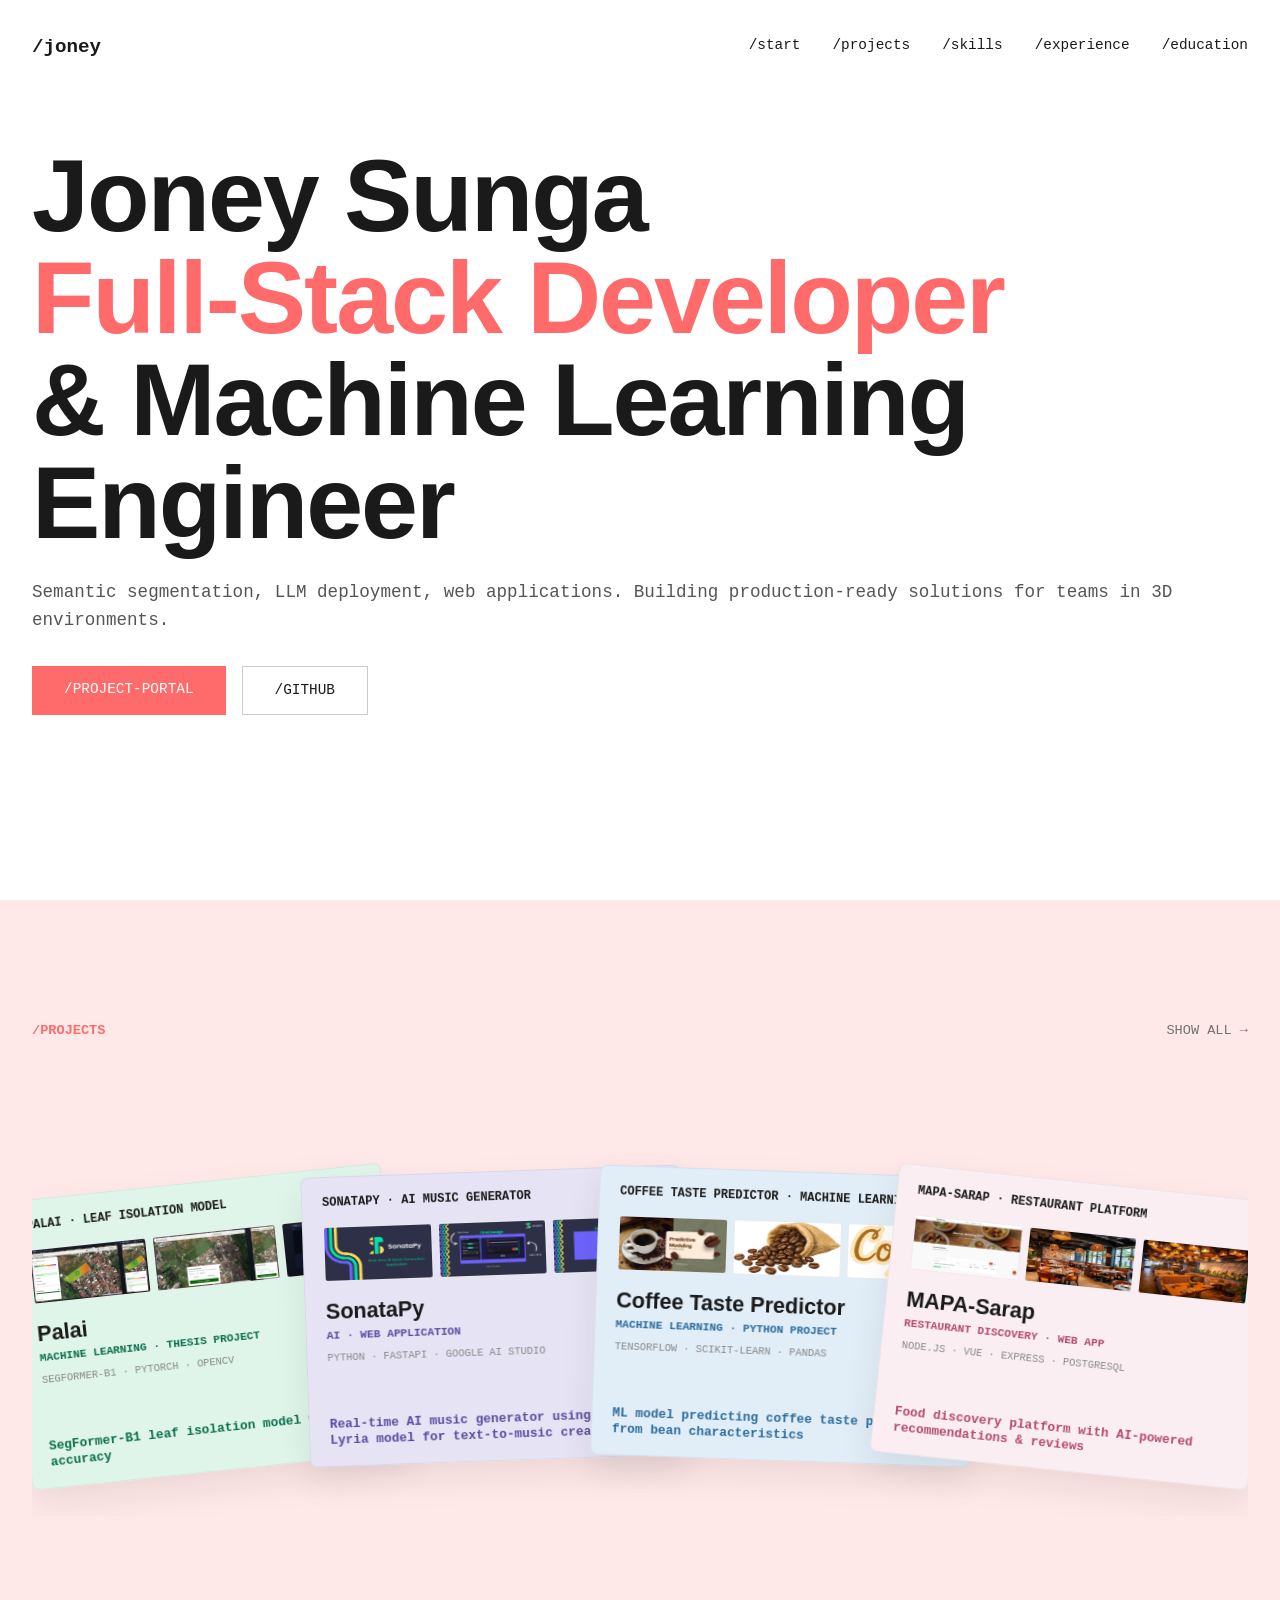
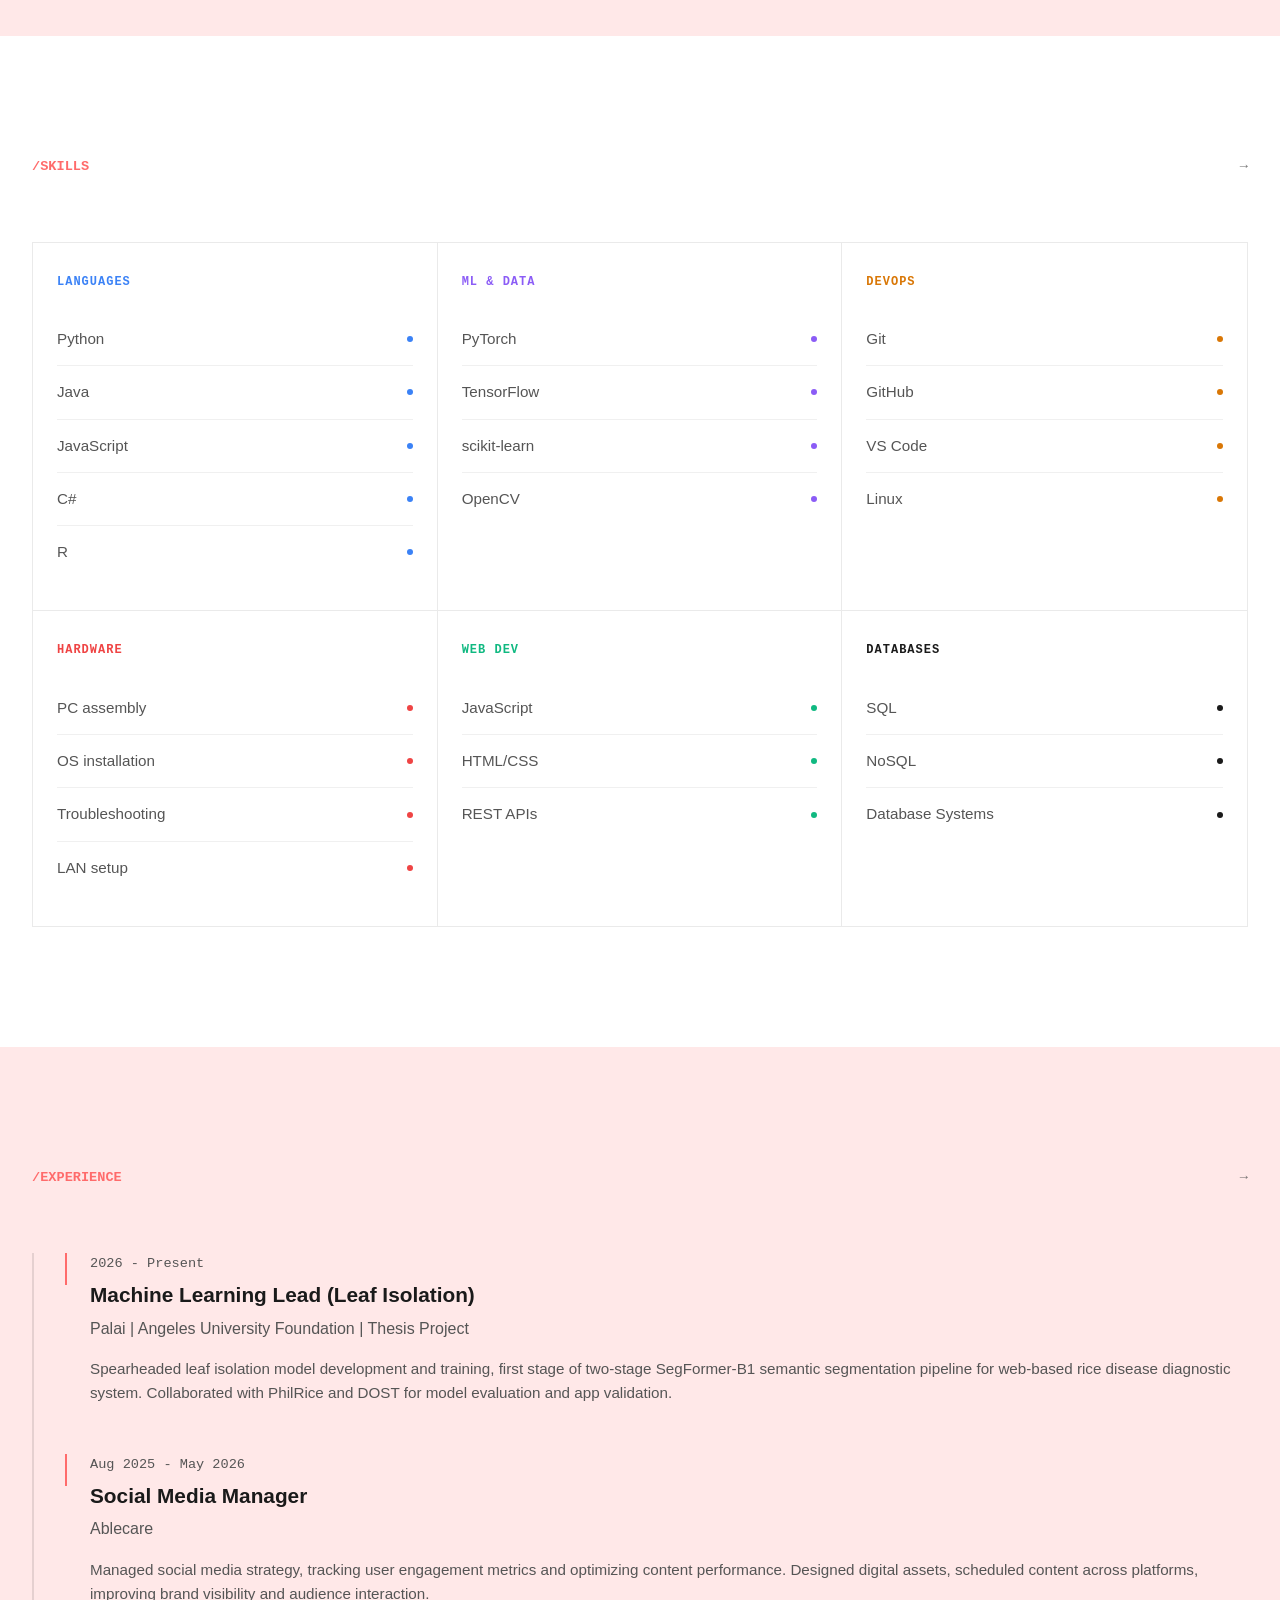
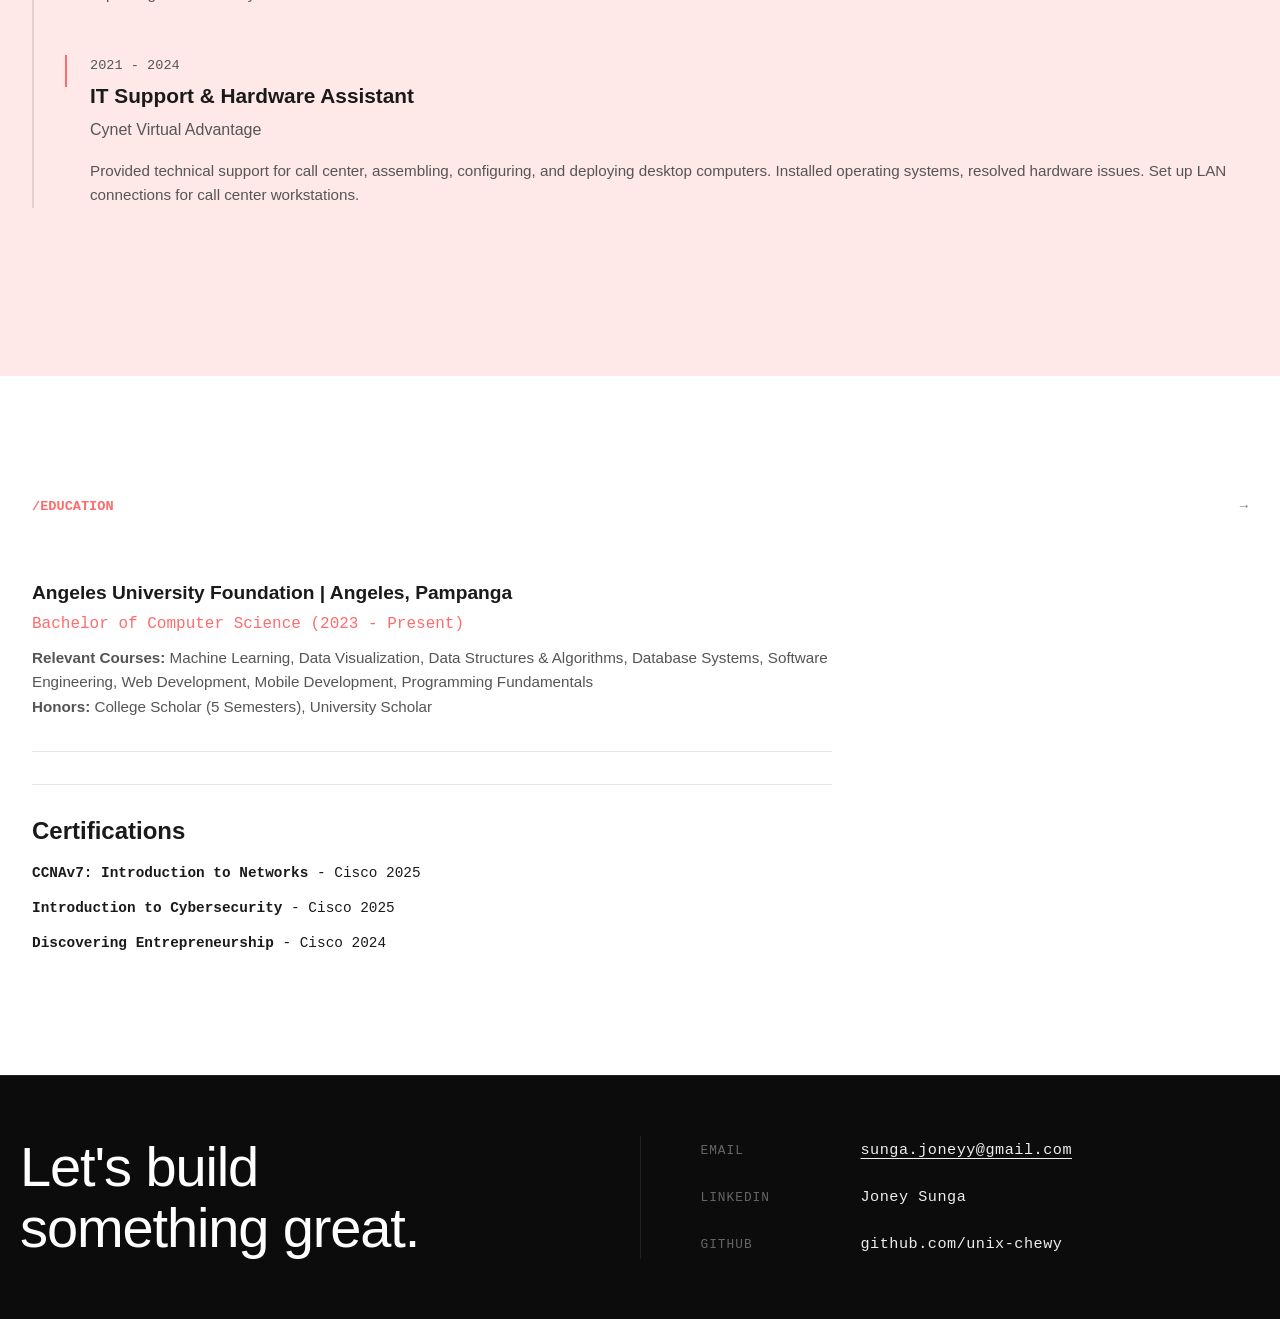
==== index.html @ f5b2b7bb "- first commit" ====
<!DOCTYPE html>
<html lang="en">
<head>
  <meta charset="utf-8">
  <meta name="viewport" content="width=device-width,initial-scale=1">
  <title>Joney Sunga | Full-Stack Developer & ML Engineer</title>
  <link rel="stylesheet" href=".taste-skill/assets/base.css">
  <link rel="stylesheet" href="style.css">
  <script src="https://cdnjs.cloudflare.com/ajax/libs/gsap/3.12.5/gsap.min.js"></script>
</head>
<body>

  <nav>
    <div class="nav-inner">
      <a href="#" class="logo">/joney</a>
      <div class="nav-links">
        <a href="#start">/start</a>
        <a href="#projects">/projects</a>
        <a href="#stack">/skills</a>
        <a href="#experience">/experience</a>
        <a href="#education">/education</a>
      </div>
    </div>
  </nav>

  <section class="hero" id="start">
    <div class="container">
      <div class="hero-content">
        <h1>Joney Sunga<br><span class="hero-accent">Full-Stack Developer</span><br>& Machine Learning Engineer</h1>
        <p>Semantic segmentation, LLM deployment, web applications. Building production-ready solutions for teams in 3D environments.</p>
        <div style="margin-top: 2rem;display:flex;gap:1rem">
          <a href="#projects" class="btn">/project-portal</a>
          <a href="https://github.com/unix-chewy" target="_blank" class="btn btn-outline">/GitHub</a>
        </div>
      </div>
  </section>

  <!-- Projects Section with Fanned Cards -->
  <section id="projects" style="background: var(--bg-secondary)">
    <div class="container">
      <div class="section-header">
        <span class="section-title">/projects</span>
        <a href="https://github.com/unix-chewy" target="_blank" rel="noopener noreferrer" class="section-subtitle">SHOW ALL →</a>      </div>

      <div class="carousel-container">
        <div class="cards-deck">
          
          <!-- Card 1: Palai -->
          <div class="project-card-container bg-green">
            <div class="card-inner">
              <!-- FRONT -->
              <div class="card-face card-front">
                <div class="front-header">
                  <span>PALAI · LEAF ISOLATION MODEL</span>
                </div>
                  <div class="thumbnail-row">
                    <img src="assets/Palai/palai-image1.png" alt="Palai screenshot 1" class="thumb">
                    <img src="assets/Palai/palai-image2.png" alt="Palai screenshot 2" class="thumb">
                    <img src="assets/Palai/palai-image3.png" alt="Palai screenshot 3" class="thumb">
                  </div>
                <h3 class="front-title">Palai</h3>
                <div class="front-category">MACHINE LEARNING · THESIS PROJECT</div>
                <div class="front-tech">SEGFORMER-B1 · PYTORCH · OPENCV</div>
                <div class="front-desc">SegFormer-B1 leaf isolation model with 95.6% accuracy</div>
              </div>
              <!-- BACK -->
              <div class="card-face card-back">
                <div class="back-top">
                  <span>§ 001</span>
                </div>
                <h3 class="back-title">Palai</h3>
                <p class="back-desc">ML Lead for rice disease diagnostic system using SegFormer-B1</p>
                <div class="back-footer">
                  <a href="https://github.com/KyleNGT/rice-leaf-severity-heatmap" class="back-github" target="_blank" rel="noopener noreferrer">GITHUB REPO →</a>
                </div>
              </div>
            </div>
          </div>
          
          <!-- Card 2: SonataPy -->
          <div class="project-card-container bg-purple">
            <div class="card-inner">
              <!-- FRONT -->
              <div class="card-face card-front">
                <div class="front-header">
                  <span>SONATAPY · AI MUSIC GENERATOR</span>
                </div>
                <div class="thumbnail-row">
                  <img src="assets/SonataPY/sonatapy-image1.png" alt="SonataPY screenshot 1" class="thumb">
                  <img src="assets/SonataPY/sonatapy-image2.png" alt="SonataPY screenshot 2" class="thumb">
                  <img src="assets/SonataPY/sonatapy-image3.png" alt="SonataPY screenshot 3" class="thumb">
                </div>
                <h3 class="front-title">SonataPy</h3>
                <div class="front-category">AI · WEB APPLICATION</div>
                <div class="front-tech">PYTHON · FASTAPI · GOOGLE AI STUDIO</div>
                <div class="front-desc">Real-time AI music generator using Google's Lyria model for text-to-music creation</div>
              </div>
              <!-- BACK -->
              <div class="card-face card-back">
                <div class="back-top">
                  <span>§ 002</span>
                </div>
                <h3 class="back-title">SonataPy</h3>
                <p class="back-desc">Real-time AI music generation application that uses Google's Lyria model to create music based on text prompts and user controls. Features include musical style selection, instrument control, real-time generation, and full-stack architecture with Python FastAPI backend and HTML/CSS/JavaScript frontend.</p>
                <div class="back-footer">
                  <a href="https://github.com/KyleNGT/SonataPy-Real-time-AI-Music-Generator.git" class="back-github" target="_blank" rel="noopener noreferrer">GITHUB REPO →</a>
                </div>
              </div>
            </div>
          </div>

          <!-- Card 3: Coffee Taste Predictor -->
          <div class="project-card-container bg-blue">
            <div class="card-inner">
              <!-- FRONT -->
              <div class="card-face card-front">
                <div class="front-header">
                  <span>COFFEE TASTE PREDICTOR · MACHINE LEARNING</span>
                </div>
                <div class="thumbnail-row">
                  <img src="assets/Coffee Quality/1.png" alt="Coffee Taste Predictor screenshot 1" class="thumb">
                  <img src="assets/Coffee Quality/2.png" alt="Coffee Taste Predictor screenshot 2" class="thumb">
                  <img src="assets/Coffee Quality/3.png" alt="Coffee Taste Predictor screenshot 3" class="thumb">
                </div>
                <h3 class="front-title">Coffee Taste Predictor</h3>
                <div class="front-category">MACHINE LEARNING · PYTHON PROJECT</div>
                <div class="front-tech">TENSORFLOW · SCIKIT-LEARN · PANDAS</div>
                <div class="front-desc">ML model predicting coffee taste profile from bean characteristics</div>
              </div>
              <!-- BACK -->
              <div class="card-face card-back">
                <div class="back-top">
                  <span>§ 003</span>
                </div>
                <h3 class="back-title">Coffee Taste Predictor</h3>
                <p class="back-desc">Machine learning model that predicts coffee taste profiles based on bean origin, roast level, and processing methods using TensorFlow.</p>
                <div class="back-footer">
                  <a href="https://github.com/unix-chewy/coffee_taste_predictor" class="back-github" target="_blank" rel="noopener noreferrer">GITHUB REPO →</a>
                </div>
              </div>
            </div>
          </div>

          <!-- Card 4: MAPA-Sarap -->
          <div class="project-card-container bg-pink">
            <div class="card-inner">
              <!-- FRONT -->
              <div class="card-face card-front">
                <div class="front-header">
                  <span>MAPA-SARAP · RESTAURANT PLATFORM</span>
                </div>
                <div class="thumbnail-row">
                  <img src="assets/MapaSarap/1.png" alt="MAPA-Sarap screenshot 1" class="thumb">
                  <img src="assets/MapaSarap/2.jpg" alt="MAPA-Sarap screenshot 2" class="thumb">
                  <img src="assets/MapaSarap/3.jpg" alt="MAPA-Sarap screenshot 3" class="thumb">
                </div>
                <h3 class="front-title">MAPA-Sarap</h3>
                <div class="front-category">RESTAURANT DISCOVERY · WEB APP</div>
                <div class="front-tech">NODE.JS · VUE · EXPRESS · POSTGRESQL</div>
                <div class="front-desc">Food discovery platform with AI-powered recommendations & reviews</div>
              </div>
              <!-- BACK -->
              <div class="card-face card-back">
                <div class="back-top">
                  <span>§ 004</span>
                </div>
                <h3 class="back-title">MAPA-Sarap Restaurant Platform</h3>
                <p class="back-desc">Modern food discovery application featuring restaurant search, ratings, reviews, location-based search, and AI-powered SarapBot recommendations using Google Generative AI.</p>
                <div class="back-footer">
                  <a href="https://github.com/dncnl/sen02_mapa-sarap.git" class="back-github" target="_blank" rel="noopener noreferrer">GITHUB REPO →</a>
                </div>
              </div>
            </div>
          </div>
          
        </div>
      </div>
    </div>
  </section>

  <section id="stack">
    <div class="container">
      <div class="section-header">
        <span class="section-title">/skills</span>
        <a href="#" class="section-subtitle">→</a>
      </div>

    <div class="stack-grid">
      <div class="stack-col col-blue">
        <h2 class="col-header">Languages</h2>
        <ul class="stack-list">
          <li class="stack-item"><span>Python</span><span class="dot"></span></li>
          <li class="stack-item"><span>Java</span><span class="dot"></span></li>
          <li class="stack-item"><span>JavaScript</span><span class="dot"></span></li>
          <li class="stack-item"><span>C#</span><span class="dot"></span></li>
          <li class="stack-item"><span>R</span><span class="dot"></span></li>
        </ul>
      </div>
    

      <div class="stack-col col-purple">
        <h2 class="col-header">ML & Data</h2>
        <ul class="stack-list">
          <li class="stack-item"><span>PyTorch</span><span class="dot"></span></li>
          <li class="stack-item"><span>TensorFlow</span><span class="dot"></span></li>
          <li class="stack-item"><span>scikit-learn</span><span class="dot"></span></li>
          <li class="stack-item"><span>OpenCV</span><span class="dot"></span></li>
        </ul>
      </div>

      <div class="stack-col col-orange">
        <h2 class="col-header">DevOps</h2>
        <ul class="stack-list">
          <li class="stack-item"><span>Git</span><span class="dot"></span></li>
          <li class="stack-item"><span>GitHub</span><span class="dot"></span></li>
          <li class="stack-item"><span>VS Code</span><span class="dot"></span></li>
          <li class="stack-item"><span>Linux</span><span class="dot"></span></li>
        </ul>
      </div>

      <div class="stack-col col-red">
        <h2 class="col-header">Hardware</h2>
        <ul class="stack-list">
          <li class="stack-item"><span>PC assembly</span><span class="dot"></span></li>
          <li class="stack-item"><span>OS installation</span><span class="dot"></span></li>
          <li class="stack-item"><span>Troubleshooting</span><span class="dot"></span></li>
          <li class="stack-item"><span>LAN setup</span><span class="dot"></span></li>
        </ul>
      </div>

      <div class="stack-col col-green">
        <h2 class="col-header">Web Dev</h2>
        <ul class="stack-list">
          <li class="stack-item"><span>JavaScript</span><span class="dot"></span></li>
          <li class="stack-item"><span>HTML/CSS</span><span class="dot"></span></li>
          <li class="stack-item"><span>REST APIs</span><span class="dot"></span></li>
        </ul>
      </div>

      <div class="stack-col col-black">
        <h2 class="col-header">Databases</h2>
        <ul class="stack-list">
          <li class="stack-item"><span>SQL</span><span class="dot"></span></li>
          <li class="stack-item"><span>NoSQL</span><span class="dot"></span></li>
          <li class="stack-item"><span>Database Systems</span><span class="dot"></span></li>
        </ul>
      </div>
    </div>
  </section>

  <section id="experience" style="background: var(--bg-secondary)">
    <div class="container">
      <div class="section-header">
        <span class="section-title">/experience</span>
        <a href="#" class="section-subtitle">→</a>
      </div>

      <div class="timeline">
        <div class="timeline-item">
          <div class="timeline-date">2026 - Present</div>
          <h3 class="timeline-title">Machine Learning Lead (Leaf Isolation)</h3>
          <p class="timeline-subtitle">Palai | Angeles University Foundation | Thesis Project</p>
          <p class="timeline-desc">Spearheaded leaf isolation model development and training, first stage of two-stage SegFormer-B1 semantic segmentation pipeline for web-based rice disease diagnostic system. Collaborated with PhilRice and DOST for model evaluation and app validation.</p>
        </div>

        <div class="timeline-item">
          <div class="timeline-date">Aug 2025 - May 2026</div>
          <h3 class="timeline-title">Social Media Manager</h3>
          <p class="timeline-subtitle">Ablecare</p>
          <p class="timeline-desc">Managed social media strategy, tracking user engagement metrics and optimizing content performance. Designed digital assets, scheduled content across platforms, improving brand visibility and audience interaction.</p>
        </div>

        <div class="timeline-item">
          <div class="timeline-date">2021 - 2024</div>
          <h3 class="timeline-title">IT Support & Hardware Assistant</h3>
          <p class="timeline-subtitle">Cynet Virtual Advantage</p>
          <p class="timeline-desc">Provided technical support for call center, assembling, configuring, and deploying desktop computers. Installed operating systems, resolved hardware issues. Set up LAN connections for call center workstations.</p>
        </div>
      </div>
    </div>
  </section>

  <section id="education">
    <div class="container">
      <div class="section-header">
        <span class="section-title">/education</span>
        <a href="#" class="section-subtitle">→</a>
      </div>

      <div style="max-width: 800px">
        <div class="education-item">
          <h3 class="education-school">Angeles University Foundation | Angeles, Pampanga</h3>
          <p class="education-degree">Bachelor of Computer Science (2023 - Present)</p>
          <p style="font-size: .95rem;color: var(--ink-secondary);line-height: 1.6;margin: 0">
            <strong>Relevant Courses:</strong> Machine Learning, Data Visualization, Data Structures & Algorithms, Database Systems, Software Engineering, Web Development, Mobile Development, Programming Fundamentals<br>
            <strong>Honors:</strong> College Scholar (5 Semesters), University Scholar
          </p>
        </div>

        <div style="margin-top: 2rem;padding-top: 2rem;border-top: 1px solid rgba(0,0,0,.1)">
          <h3 style="font-size: 1.5rem;margin: 0 0 1rem 0">Certifications</h3>
          <div style="display:flex;flex-direction: column;gap:.75rem">
            <div style="font-family: var(--mono);font-size:.9rem">
              <strong>CCNAv7: Introduction to Networks</strong> - Cisco 2025
            </div>
            <div style="font-family: var(--mono);font-size:.9rem">
              <strong>Introduction to Cybersecurity</strong> - Cisco 2025
            </div>
            <div style="font-family: var(--mono);font-size:.9rem">
              <strong>Discovering Entrepreneurship</strong> - Cisco 2024
            </div>
          </div>
        </div>
      </div>
    </div>
  </section>

  <footer class="dark-footer">
    <div class="footer-container">
      <div class="footer-left">
        <h1 class="footer-headline">Let's build<br>something great.</h1>
      </div>

      <div class="footer-right">
        <div class="contact-list">
          <div class="contact-row">
            <span class="contact-key">Email</span>
            <a href="mailto:sunga.joneyy@gmail.com" class="contact-val" style="text-decoration: underline; text-underline-offset: 4px;">sunga.joneyy@gmail.com</a>
          </div>

          <div class="contact-row">
            <span class="contact-key">LinkedIn</span>
            <a href="https://www.linkedin.com/in/joney-sunga-a7b952397/" target="_blank" class="contact-val">Joney Sunga</a>
          </div>

          <div class="contact-row">
            <span class="contact-key">GitHub</span>
            <a href="https://github.com/unix-chewy" target="_blank" class="contact-val">github.com/unix-chewy</a>
          </div>
        </div>
      </div>
    </div>
  </footer>

  <script src="script.js"></script>
  
  <!-- Fanned Cards Interaction Script -->
  <script>
    const containers = document.querySelectorAll('.project-card-container');
    
    containers.forEach(container => {
      container.addEventListener('click', (e) => {
        // Prevent flipping if clicking the GitHub button
        if (e.target.closest('.back-github')) return;

        // 1. Bring clicked card to the front (remove active from others)
        containers.forEach(c => c.classList.remove('active'));
        container.classList.add('active');

        // 2. Toggle the 3D flip
        container.classList.toggle('flipped');
      });
    });
  </script>
</body>
</html>
---- style.css ----
/* ============================================ */
/* BASE DESIGN SYSTEM VARIABLES & RESET         */
/* ============================================ */
:root {
  --bg-primary: #ffffff;
  --bg-secondary: #ffe8e8;
  --ink-primary: #1a1a1a;
  --ink-secondary: #555555;
  --accent: #ff6b6b;
  --mono: 'Courier New', Menlo, Monaco, monospace;

  /* Animation tokens */
  --ease-out: cubic-bezier(0.23, 1, 0.32, 1);
  
  /* Fanned Card Tokens */
  --theme-color: #0b6e4f;
  --theme-bg: #dff5e9;
}

* {
  margin: 0;
  padding: 0;
  box-sizing: border-box;
}

html {
  scroll-behavior: smooth;
}

body {
  font-family: -apple-system, BlinkMacSystemFont, 'Segoe UI', Roboto, Oxygen, Ubuntu, Cantarell, sans-serif;
  background: var(--bg-primary);
  color: var(--ink-primary);
  line-height: 1.6;
  overflow-x: hidden;
}

h1, h2, h3, h4 {
  font-weight: 700;
  line-height: 1.2;
}

a {
  color: var(--accent);
  text-decoration: none;
}

img {
  max-width: 100%;
  height: auto;
  display: block;
}

/* ============================================ */
/* NAVIGATION & HERO                            */
/* ============================================ */
nav {
  position: fixed;
  top: 0;
  left: 0;
  right: 0;
  z-index: 100;
  padding: 2rem 0;
}

.nav-inner {
  max-width: 1400px;
  margin: 0 auto;
  display: flex;
  justify-content: space-between;
  align-items: center;
  padding: 0 2rem;
}

.logo {
  font-family: var(--mono);
  font-size: 1.2rem;
  font-weight: 700;
  color: var(--ink-primary);
}

.nav-links {
  display: flex;
  gap: 2rem;
  font-family: var(--mono);
  font-size: .9rem;
}

.nav-links a {
  color: var(--ink-primary);
  position: relative;
  padding-bottom: 4px;
}

.nav-links a::after {
  content: '';
  position: absolute;
  left: 0;
  bottom: 0;
  width: 0;
  height: 1px;
  background: var(--ink-primary);
  transition: width 200ms ease-out;
}

.nav-links a:hover::after {
  width: 100%;
}

.hero {
  min-height: 100vh;
  display: flex;
  align-items: center;
  position: relative;
  padding-top: 80px;
  background: var(--bg-primary);
}

.container {
  max-width: 1400px;
  margin: 0 auto;
  padding: 0 2rem;
  width: 100%;
}

.hero-content h1 {
  font-size: clamp(3rem, 8vw, 6.5rem);
  line-height: 1.0;
  margin: 0;
  letter-spacing: -0.02em;
}

.hero-content p {
  font-family: var(--mono);
  font-size: 1.1rem;
  color: var(--ink-secondary);
  margin-top: 1.5rem;
}

.hero-accent {
  color: var(--accent);
}

section {
  padding: 120px 0;
  position: relative;
}

.section-header {
  display: flex;
  justify-content: space-between;
  align-items: flex-start;
  margin-bottom: 4rem;
  font-family: var(--mono);
  font-size: .85rem;
  text-transform: uppercase;
  color: var(--ink-secondary);
}

.section-title {
  color: var(--accent);
  font-weight: 700;
}

.section-subtitle {
  color: var(--ink-secondary);
  opacity: 0.8;
}

/* ============================================ */
/* STATS, TIMELINE & EDUCATION                  */
/* ============================================ */
.stats-grid {
  display: grid;
  grid-template-columns: repeat(auto-fit, minmax(150px, 1fr));
  gap: 2rem;
  margin-top: 4rem;
  padding-top: 2rem;
  border-top: 1px solid rgba(0,0,0,.1);
}

.stat-item { text-align: center; }
.stat-number {
  font-family: var(--mono);
  font-size: 3rem;
  font-weight: 700;
  color: var(--accent);
  line-height: 1;
}
.stat-label {
  font-size: .85rem;
  color: var(--ink-secondary);
  text-transform: uppercase;
  letter-spacing: .05em;
}

.timeline {
  position: relative;
  padding-left: 2rem;
  border-left: 2px solid rgba(0,0,0,.1);
}

.timeline-item {
  margin-bottom: 3rem;
  position: relative;
  padding-left: 1.5rem;
}

.timeline-item::before {
  content: '';
  position: absolute;
  left: -1px; top: 0;
  width: 2px; height: 2rem;
  background: var(--accent);
}

.timeline-date {
  font-family: var(--mono);
  font-size: .85rem;
  color: var(--ink-secondary);
  margin-bottom: .5rem;
}
.timeline-title { font-size: 1.3rem; font-weight: 700; margin: 0 0 .5rem 0; }
.timeline-subtitle { font-size: 1rem; color: var(--ink-secondary); margin-bottom: 1rem; }
.timeline-desc { font-size: .95rem; line-height: 1.6; color: var(--ink-secondary); }

.education-item {
  margin-bottom: 2rem;
  padding-bottom: 2rem;
  border-bottom: 1px solid rgba(0,0,0,.1);
}
.education-school { font-size: 1.2rem; font-weight: 700; margin: 0; }
.education-degree { font-family: var(--mono); color: var(--accent); margin: .5rem 0; }

/* ============================================ */
/* BUTTONS                                      */
/* ============================================ */
.btn {
  display: inline-block;
  padding: .75rem 2rem;
  font-family: var(--mono);
  font-size: .9rem;
  text-transform: uppercase;
  background: var(--accent);
  color: #fff;
  border: none;
  cursor: pointer;
  transition: transform 100ms ease-out;
}
.btn:hover { transform: scale(1.02); }
.btn-outline {
  background: transparent;
  color: var(--ink-primary);
  border: 1px solid rgba(0,0,0,.2);
}

/* ============================================ */
/* FANNED CARDS CAROUSEL                        */
/* ============================================ */
.carousel-container { 
  display: flex; 
  justify-content: center; 
  padding: 60px 40px; 
  perspective: 2000px; 
  overflow-x: auto; 
  width: 100%;
}

.carousel-container::-webkit-scrollbar {
  display: none;
}

.cards-deck { 
  display: flex; 
  align-items: center; 
  position: relative; 
  margin: 0 auto;
  padding: 0 20px;
}

.project-card-container {
  position: relative; 
  width: 380px; 
  height: 290px; 
  margin-left: -100px;
  cursor: pointer; 
  transition: transform 0.4s cubic-bezier(0.16, 1, 0.3, 1), z-index 0s;
  transform-origin: bottom center;
  flex-shrink: 0;
}

.project-card-container:first-child { margin-left: 0; }

.project-card-container:nth-child(1) { transform: rotate(-6deg) translateY(15px); z-index: 1; }
.project-card-container:nth-child(2) { transform: rotate(-2deg) translateY(5px); z-index: 2; }
.project-card-container:nth-child(3) { transform: rotate(2deg) translateY(5px); z-index: 3; }
.project-card-container:nth-child(4) { transform: rotate(6deg) translateY(15px); z-index: 4; }

.project-card-container:hover { transform: rotate(0deg) translateY(-15px) !important; z-index: 50 !important; }
.project-card-container.active { transform: rotate(0deg) translateY(-25px) scale(1.02) !important; z-index: 100 !important; }

.card-inner {
  position: relative; width: 100%; height: 100%;
  transition: transform 0.6s cubic-bezier(0.16, 1, 0.3, 1);
  transform-style: preserve-3d; box-shadow: 0 15px 35px rgba(0, 0, 0, 0.08); border-radius: 8px;
}

.project-card-container.flipped .card-inner { transform: rotateX(180deg); }

.card-face {
  position: absolute; inset: 0; width: 100%; height: 100%;
  backface-visibility: hidden; -webkit-backface-visibility: hidden;
  border-radius: 8px; display: flex; flex-direction: column; overflow: hidden;
}

.bg-green { --theme-color: #0b6e4f; --theme-bg: #dff5e9; }
.bg-purple { --theme-color: #5b4a9e; --theme-bg: #e6e3f5; }
.bg-blue { --theme-color: #2b6b9d; --theme-bg: #e1edf7; }
.bg-pink { --theme-color: #b54a6e; --theme-bg: #faeef2; }

.card-front { padding: 16px 20px; background: var(--theme-bg); border: 1px solid rgba(0,0,0,0.05); }

.front-header {
  display: flex;
  justify-content: space-between;
  align-items: flex-start;
  font-family: monospace;
  font-size: 0.75rem;
  font-weight: 700;
  margin-bottom: 14px;
  gap: 10px;
  flex-wrap: wrap;
}

.front-header span:first-child,
.front-header span:last-child {
  white-space: normal; 
  flex-shrink: 1;
}

.thumbnail-row { display: flex; gap: 6px; margin-bottom: 18px; }
.thumb {
  flex: 1; height: 55px; border-radius: 3px;
  background: rgba(255,255,255,0.6); border: 1px solid rgba(0,0,0,0.05);
}

.front-title { 
  font-size: 1.35rem; 
  font-weight: 700; 
  color: #1a1a1a; 
  margin-bottom: 4px; 
  line-height: 1.1; 
  white-space: normal;
}

.front-category { 
  font-family: monospace; 
  font-size: 0.7rem; 
  font-weight: 700; 
  color: var(--theme-color); 
  text-transform: uppercase; 
  margin-bottom: 4px; 
}

.front-tech {
  font-family: monospace;
  font-size: 0.65rem;
  color: #888;
  margin-bottom: 8px;
  white-space: normal;
  word-break: break-word;
}

.front-desc {
  font-family: monospace;
  font-size: 0.8rem;
  font-weight: 600;
  color: var(--theme-color);
  line-height: 1.3;
  margin-top: auto;
  display: block;
  overflow: visible;
  word-break: break-word;
}

.card-back { background: #ffffff; padding: 32px 24px; transform: rotateX(-180deg); border: 1px solid rgba(0,0,0,0.05); }
.back-top { display: flex; justify-content: space-between; font-family: monospace; font-size: 0.8rem; color: #888; margin-bottom: 16px; }
.back-title { font-size: 1.8rem; font-weight: 700; color: var(--theme-color); margin-bottom: 6px; line-height: 1.1; }
.back-desc { 
  font-family: monospace; 
  font-size: 0.9rem; 
  color: #666; 
  margin-bottom: 24px;
  display: -webkit-box;
  -webkit-line-clamp: 3;
  -webkit-box-orient: vertical;
  overflow: hidden;
  line-height: 1.4;
}
.back-footer { margin-top: auto; width: 100%; display: flex; }
.back-github {
  display: flex;
  width: 100%;
  justify-content: center;
  align-items: center;
  padding: 14px;
  background: transparent;
  color: var(--theme-color);
  text-decoration: none;
  border: 3px solid var(--theme-color);
  border-radius: 4px;
  font-size: 0.95rem;
  font-weight: 800;
  letter-spacing: 1px;
  font-family: monospace;
  transition: all 0.2s ease;
  box-sizing: border-box;
}
.back-github:hover { background: var(--theme-color); color: #ffffff; }

/* ============================================ */
/* STACK GRID                                   */
/* ============================================ */
.stack-grid {
  display: grid;
  grid-template-columns: repeat(3, 1fr);
  border: 1px solid #eaeaea;
  background: #ffffff;
  width: 100%;
}

.stack-col {
  padding: 32px 24px;
  border-right: 1px solid #eaeaea;
  border-bottom: 1px solid #eaeaea;
}

.stack-col:nth-child(3n) { border-right: none; }
.stack-col:nth-child(n+4) { border-bottom: none; }

.col-header {
  font-family: var(--mono);
  font-size: 0.75rem;
  font-weight: 700;
  letter-spacing: 1px;
  text-transform: uppercase;
  margin-bottom: 24px;
  color: var(--accent);
}

.stack-list { list-style: none; display: flex; flex-direction: column; }
.stack-item {
  display: flex; justify-content: space-between; align-items: center;
  padding: 14px 0; border-bottom: 1px solid #f0f0f0; font-size: 0.95rem; color: var(--ink-secondary);
}
.stack-item:last-child { border-bottom: none; }
.dot { width: 6px; height: 6px; border-radius: 50%; flex-shrink: 0; margin-left: 16px; }

.col-blue { --accent: #3b82f6; }
.col-blue .col-header { color: var(--accent); }
.col-blue .dot { background-color: var(--accent); }

.col-purple { --accent: #8b5cf6; }
.col-purple .col-header { color: var(--accent); }
.col-purple .dot { background-color: var(--accent); }

.col-orange { --accent: #d97706; }
.col-orange .col-header { color: var(--accent); }
.col-orange .dot { background-color: var(--accent); }

.col-red { --accent: #ef4444; }
.col-red .col-header { color: var(--accent); }
.col-red .dot { background-color: var(--accent); }

.col-green { --accent: #10b981; }
.col-green .col-header { color: var(--accent); }
.col-green .dot { background-color: var(--accent); }

.col-black { --accent: #1a1a1a; }
.col-black .col-header { color: var(--accent); }
.col-black .dot { background-color: var(--accent); }

/* ============================================ */
/* FOOTER SECTION                               */
/* ============================================ */
.dark-footer {
  background-color: #0c0c0c;
  color: #ffffff;
  padding: 60px 20px;
  border-top: 1px solid #222222;
  display: flex;
  align-items: center;
}

.footer-container {
  max-width: 1400px;
  width: 100%;
  margin: 0 auto;
  display: flex;
  gap: 60px;
}

.footer-left { flex: 1; display: flex; flex-direction: column; justify-content: center; }

.section-label {
  font-family: var(--mono);
  font-size: 0.85rem;
  color: #777777;
  letter-spacing: 1.5px;
  margin-bottom: 40px;
  display: block;
}

.footer-headline {
  font-size: clamp(2rem, 5vw, 3.5rem);
  font-weight: 500;
  line-height: 1.1;
  letter-spacing: -0.02em;
  color: #ffffff;
}

.brief-btn { display: inline-flex; text-decoration: none; height: 60px; width: max-content; }
.btn-icon {
  width: 60px; background-color: #1d4ed8; color: #ffffff; display: flex; align-items: center;
  justify-content: center; font-size: 1.5rem; transition: background 0.2s ease;
}
.btn-text {
  background-color: #ffffff; color: #111111; padding: 0 40px; display: flex; align-items: center;
  font-family: var(--mono); font-size: 0.85rem; font-weight: 700; letter-spacing: 1px; transition: background 0.2s ease;
}
.brief-btn:hover .btn-icon { background-color: #2563eb; }
.brief-btn:hover .btn-text { background-color: #eeeeee; }

.footer-right { flex: 1; border-left: 1px solid #222222; padding-left: 60px; display: flex; flex-direction: column; justify-content: center; }
.contact-list { display: flex; flex-direction: column; gap: 24px; max-width: 500px; }
.contact-row { display: grid; grid-template-columns: 160px 1fr; align-items: start; }
.contact-key { font-family: var(--mono); font-size: 0.8rem; color: #666666; text-transform: uppercase; letter-spacing: 1px; padding-top: 2px; }
.contact-val { font-family: var(--mono); font-size: 0.95rem; color: #eeeeee; letter-spacing: 0.5px; text-decoration: none; line-height: 1.5; }
.status-green { color: #10b981; font-weight: 700; }

/* ============================================ */
/* RESPONSIVE DESIGN                            */
/* ============================================ */
@media (max-width: 1024px) {
  .footer-container { flex-direction: column; gap: 80px; }
  .footer-right { border-left: none; border-top: 1px solid #222222; padding-left: 0; padding-top: 60px; }
}

@media (max-width: 900px) {
  .cards-deck { flex-direction: column; gap: 20px; align-items: center; }
  .project-card-container { margin-left: 0; transform: none !important; }
  .project-card-container:hover, .project-card-container.active { transform: translateY(-10px) !important; }
  .carousel-container { padding: 20px; }
  
  .stack-grid { grid-template-columns: repeat(2, 1fr); }
  .stack-col { border-right: 1px solid #eaeaea; border-bottom: 1px solid #eaeaea; }
  .stack-col:nth-child(3n) { border-right: 1px solid #eaeaea; }
  .stack-col:nth-child(2n) { border-right: none; }
  .stack-col:nth-child(n+4) { border-bottom: 1px solid #eaeaea; }
  .stack-col:nth-child(n+5) { border-bottom: none; }
}

@media (max-width: 600px) {
  .stack-grid { grid-template-columns: 1fr; }
  .stack-col { border-right: none !important; border-bottom: 1px solid #eaeaea !important; }
  .stack-col:last-child { border-bottom: none !important; }
  
  .dark-footer { padding: 40px 20px; }
  .contact-row { grid-template-columns: 1fr; gap: 6px; }
  .footer-headline { font-size: 2rem; }
  section { padding: 80px 0; }
}
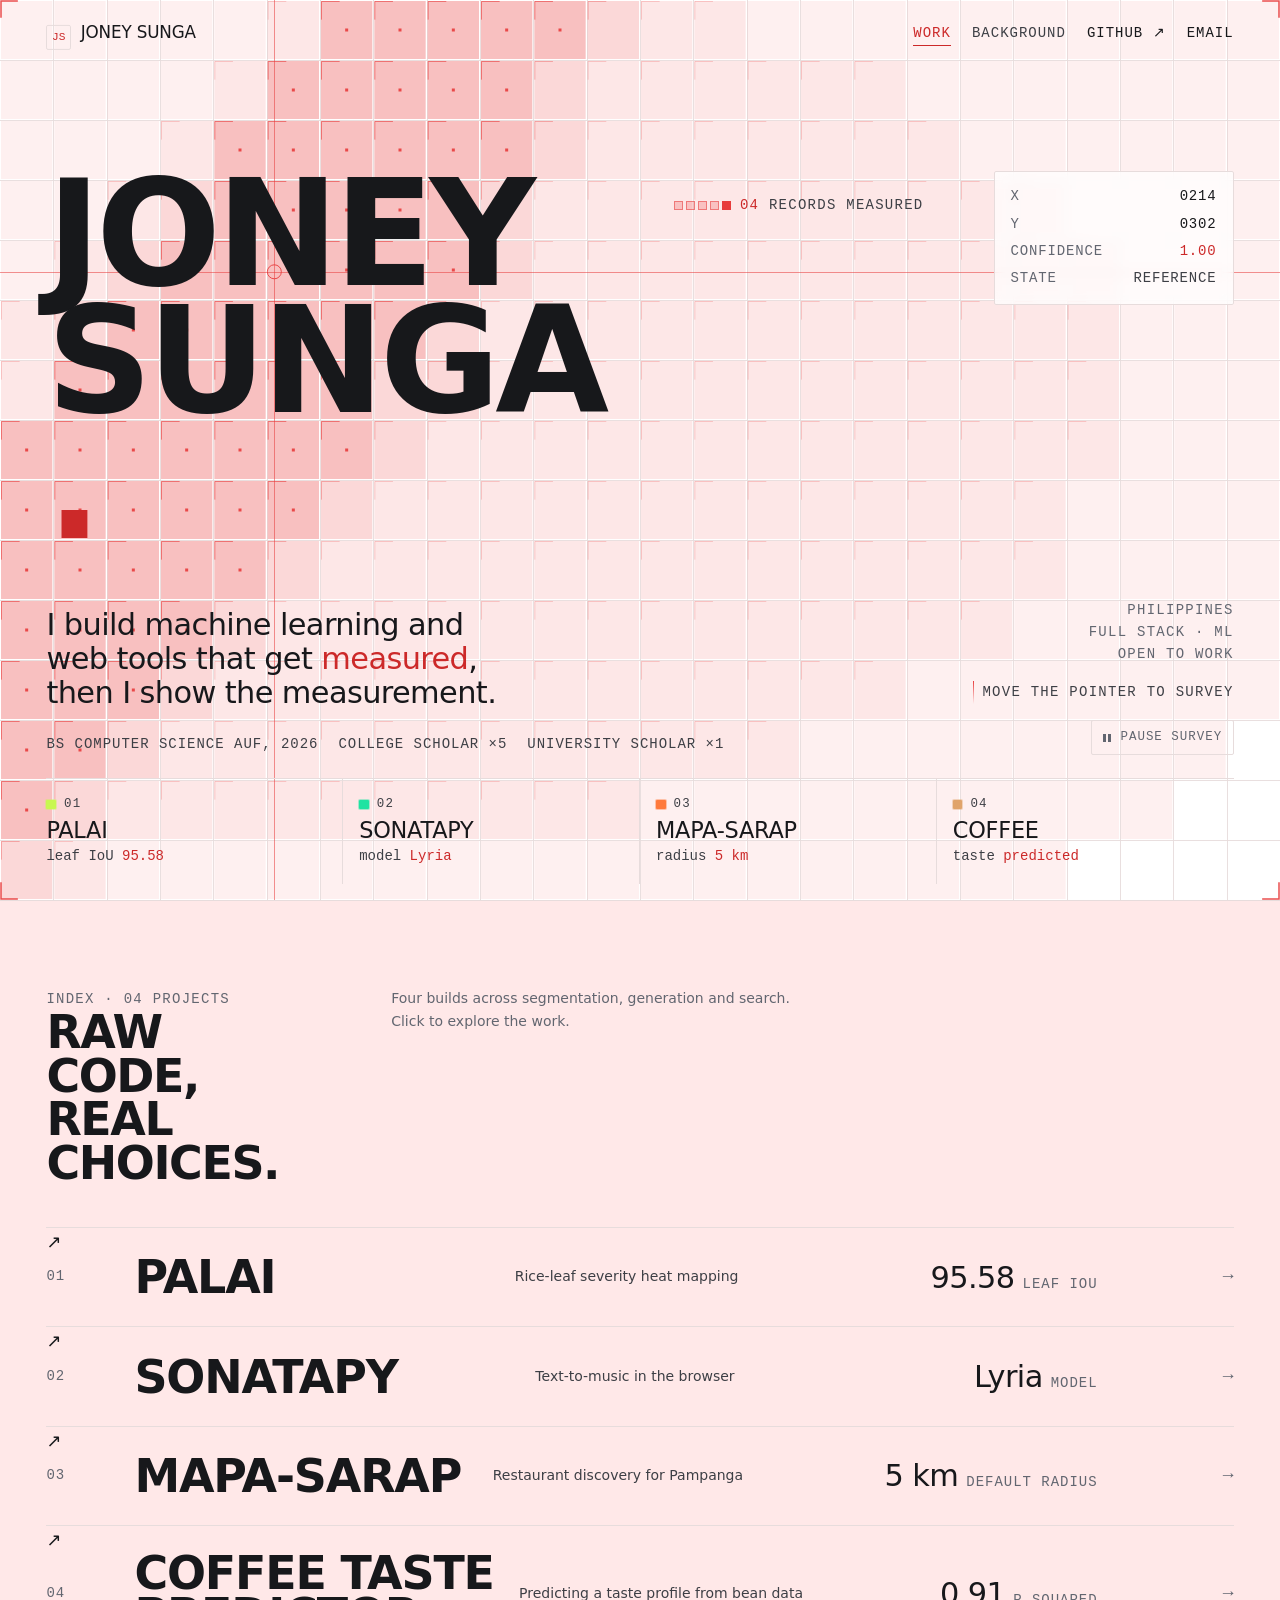
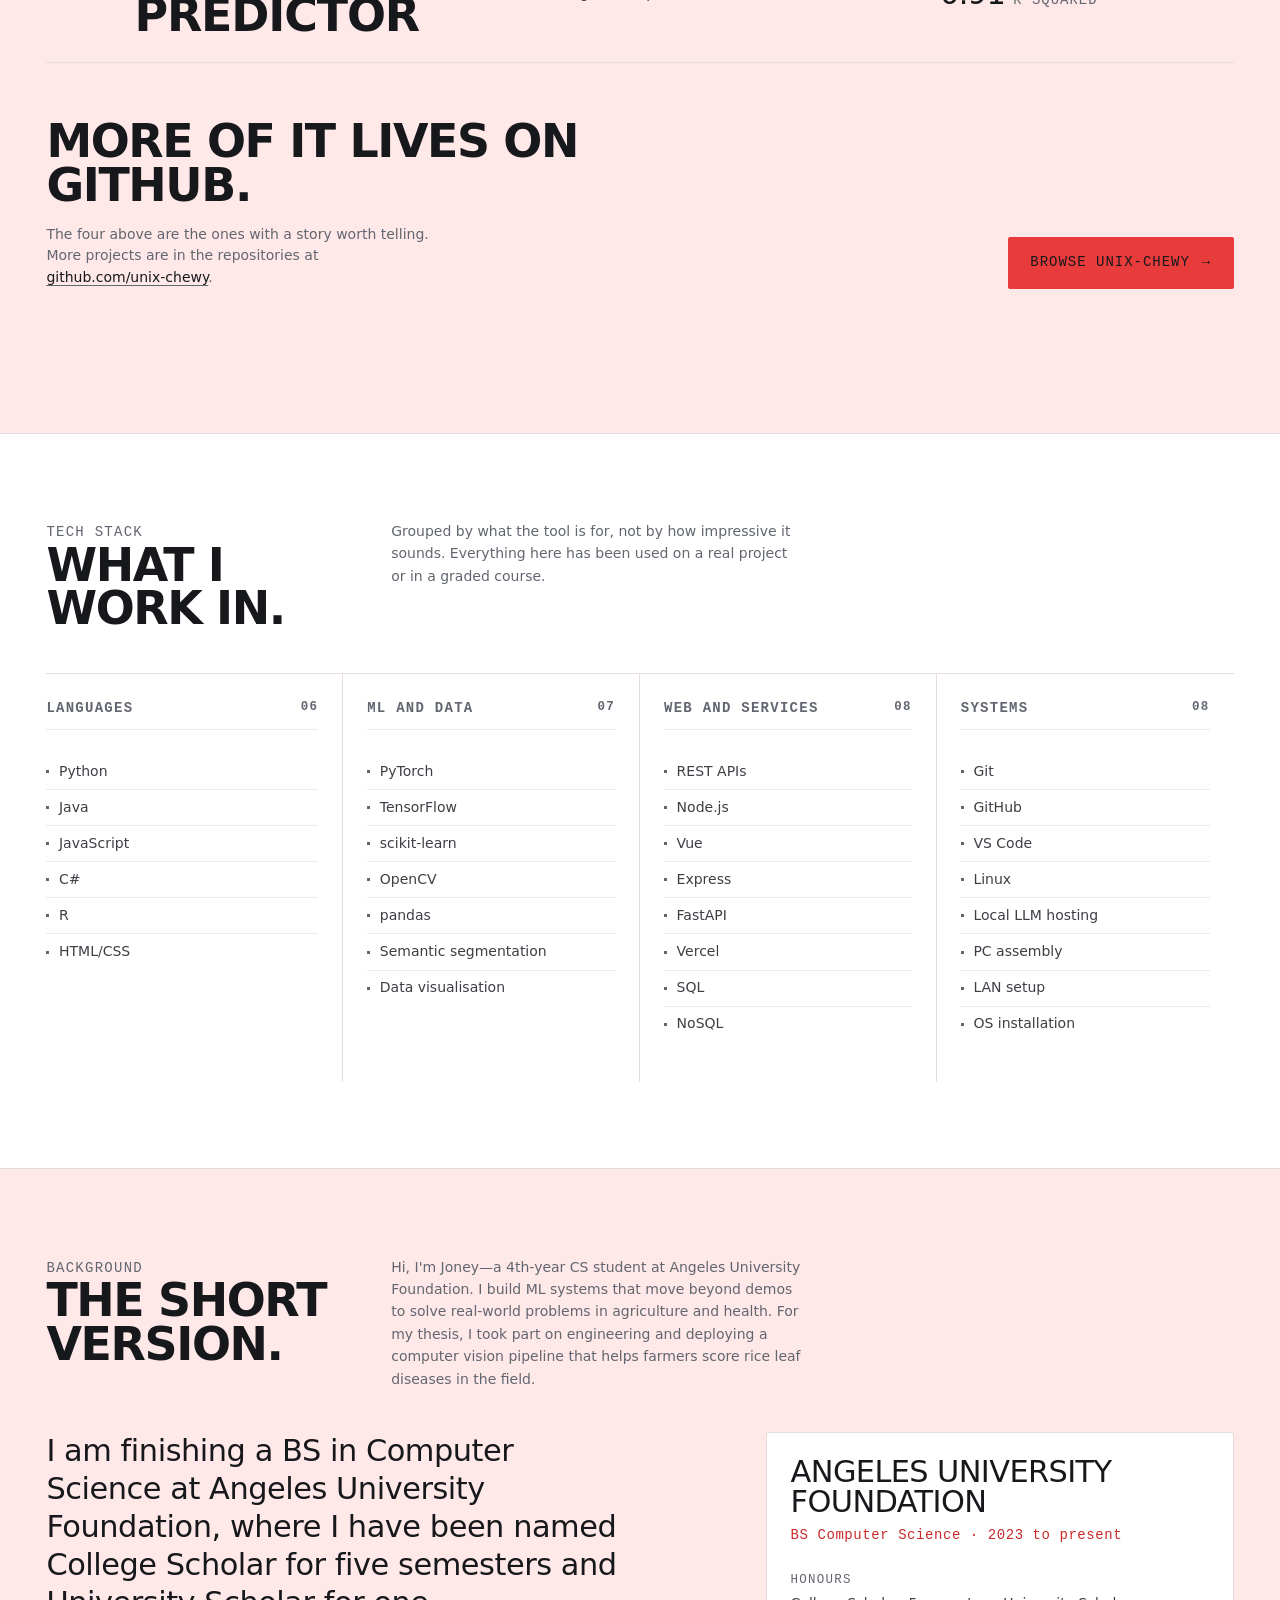
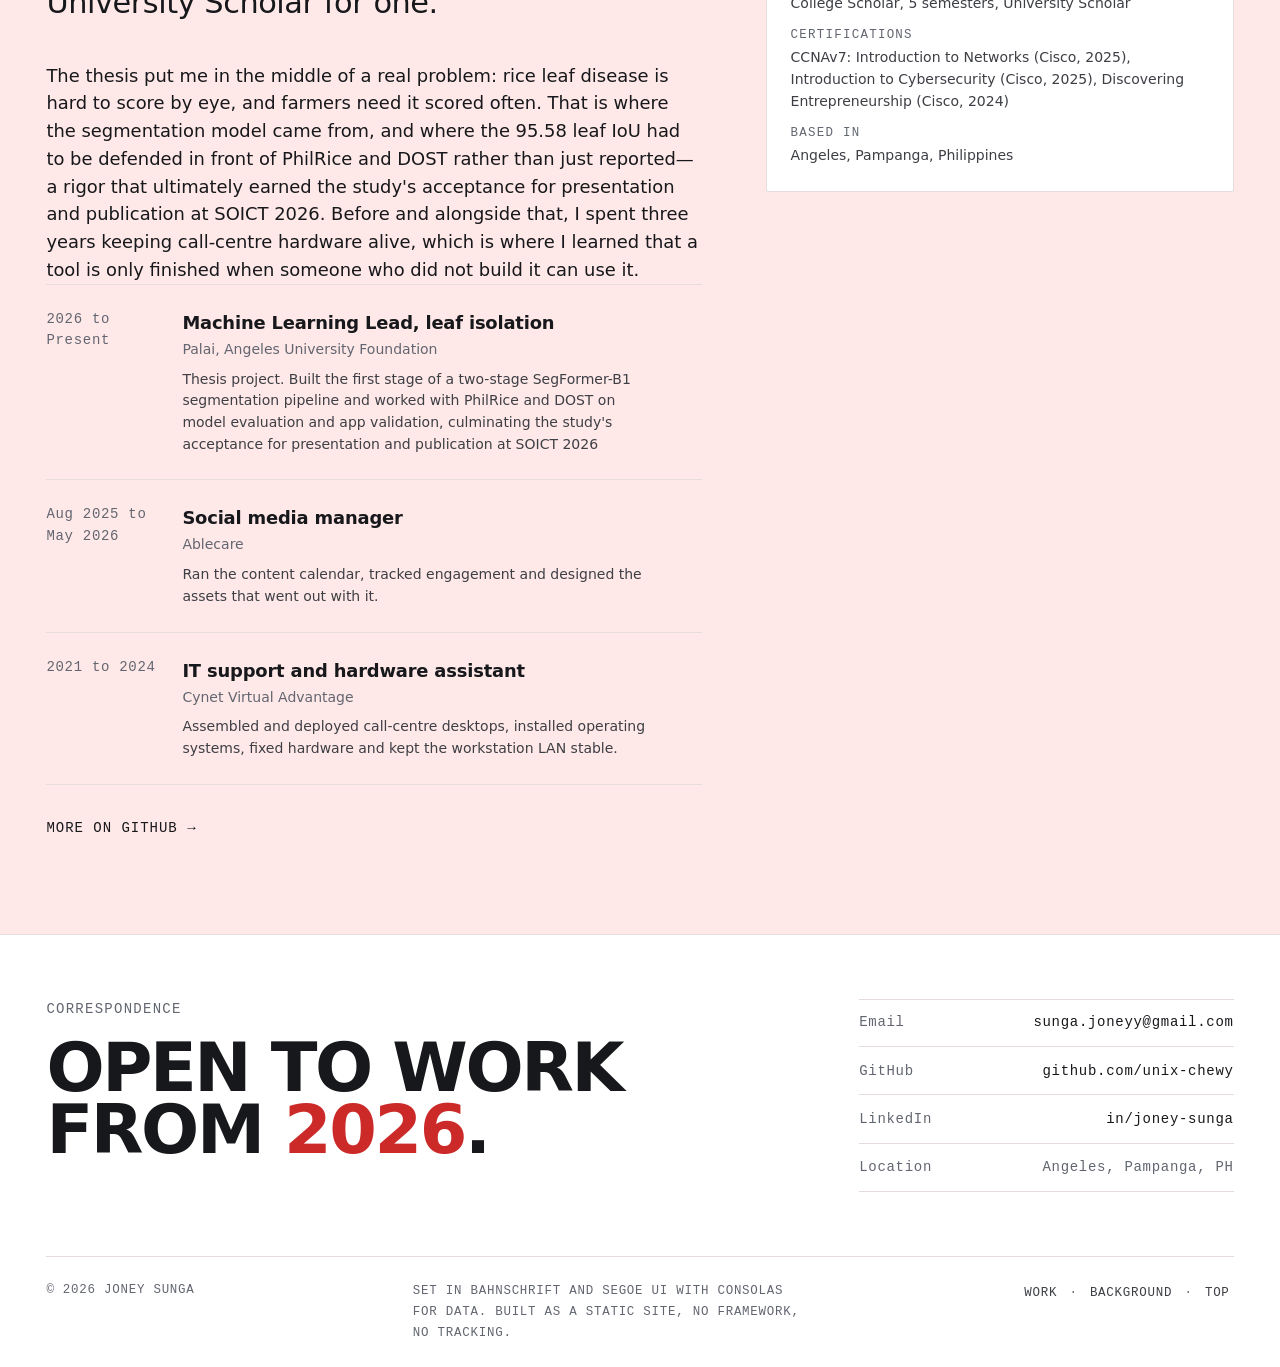
==== commit 927d4677: "- updated portfolio" ====
--- a/index.html
+++ b/index.html
@@ -1,366 +1,371 @@
 <!DOCTYPE html>
 <html lang="en">
 <head>
-  <meta charset="utf-8">
-  <meta name="viewport" content="width=device-width,initial-scale=1">
-  <title>Joney Sunga | Full-Stack Developer & ML Engineer</title>
-  <link rel="stylesheet" href=".taste-skill/assets/base.css">
-  <link rel="stylesheet" href="style.css">
-  <script src="https://cdnjs.cloudflare.com/ajax/libs/gsap/3.12.5/gsap.min.js"></script>
+<meta charset="utf-8">
+<meta name="viewport" content="width=device-width, initial-scale=1">
+<title>Joney Sunga. Full-stack developer and ML engineer.</title>
+<meta name="description" content="Joney Sunga builds machine learning and web tools that get measured. SegFormer segmentation at 95.58 leaf IoU, a text-to-music app, and restaurant discovery for Pampanga.">
+<meta name="robots" content="index, follow, max-image-preview:large">
+<link rel="canonical" href="https://unix-chewy.github.io/portfolio/">
+<meta name="theme-color" content="#ffffff">
+<meta name="color-scheme" content="light">
+<meta name="author" content="Joney Sunga">
+<meta property="og:type" content="website">
+<meta property="og:site_name" content="Joney Sunga">
+<meta property="og:title" content="Joney Sunga. Full-stack developer and ML engineer.">
+<meta property="og:description" content="Joney Sunga builds machine learning and web tools that get measured. SegFormer segmentation at 95.58 leaf IoU, a text-to-music app, and restaurant discovery for Pampanga.">
+<meta property="og:locale" content="en_PH">
+<meta property="og:url" content="https://unix-chewy.github.io/portfolio/">
+<meta property="og:image" content="https://unix-chewy.github.io/portfolio/og.png">
+<meta property="og:image:width" content="1200">
+<meta property="og:image:height" content="630">
+<meta property="og:image:alt" content="Joney Sunga, full-stack developer and machine learning engineer">
+<meta name="twitter:card" content="summary_large_image">
+<meta name="twitter:title" content="Joney Sunga. Full-stack developer and ML engineer.">
+<meta name="twitter:description" content="Joney Sunga builds machine learning and web tools that get measured. SegFormer segmentation at 95.58 leaf IoU, a text-to-music app, and restaurant discovery for Pampanga.">
+<meta name="twitter:image" content="https://unix-chewy.github.io/portfolio/og.png">
+<link rel="icon" href="assets/icons/favicon.svg" type="image/svg+xml">
+<link rel="icon" href="assets/icons/favicon-32.png" sizes="32x32" type="image/png">
+<link rel="apple-touch-icon" href="assets/icons/apple-touch-icon.png">
+<link rel="manifest" href="site.webmanifest">
+<link rel="stylesheet" href="assets/style.css">
+
+<script type="application/ld+json">[{"@context":"https://schema.org","@type":"Person","name":"Joney Sunga","jobTitle":"Full-stack developer and machine learning engineer","email":"mailto:sunga.joneyy@gmail.com","url":"https://unix-chewy.github.io/portfolio","sameAs":["https://github.com/unix-chewy","https://www.linkedin.com/in/joney-sunga-a7b952397/"],"alumniOf":{"@type":"CollegeOrUniversity","name":"Angeles University Foundation"},"knowsAbout":["Machine learning","Semantic segmentation","Full-stack development","Python","JavaScript"]},{"@context":"https://schema.org","@type":"ProfilePage","mainEntity":{"@type":"Person","name":"Joney Sunga"},"hasPart":[{"@type":"CreativeWork","name":"Palai","description":"A web tool that turns a phone photo of a rice leaf into a severity score, then maps it across a whole field.","url":"https://github.com/unix-chewy/REPLACE-WITH-REPO"},{"@type":"CreativeWork","name":"SonataPy","description":"Ask for a piece of music in words and adjust it while it plays.","url":"https://github.com/unix-chewy/REPLACE-WITH-REPO"},{"@type":"CreativeWork","name":"MAPA-Sarap","description":"Find somewhere good to eat near you, then ask a bot which one to pick.","url":"https://github.com/unix-chewy/REPLACE-WITH-REPO"},{"@type":"CreativeWork","name":"Coffee Taste Predictor","description":"A model that reads a bean spec and guesses how it will taste before anyone brews it.","url":"https://github.com/unix-chewy/REPLACE-WITH-REPO"}]}]</script>
+<script>document.documentElement.classList.add('js')</script>
+<script>document.documentElement.dataset.tab="work"</script>
 </head>
 <body>
-
-  <nav>
-    <div class="nav-inner">
-      <a href="#" class="logo">/joney</a>
-      <div class="nav-links">
-        <a href="#start">/start</a>
-        <a href="#projects">/projects</a>
-        <a href="#stack">/skills</a>
-        <a href="#experience">/experience</a>
-        <a href="#education">/education</a>
-      </div>
-    </div>
-  </nav>
-
-  <section class="hero" id="start">
-    <div class="container">
-      <div class="hero-content">
-        <h1>Joney Sunga<br><span class="hero-accent">Full-Stack Developer</span><br>& Machine Learning Engineer</h1>
-        <p>Semantic segmentation, LLM deployment, web applications. Building production-ready solutions for teams in 3D environments.</p>
-        <div style="margin-top: 2rem;display:flex;gap:1rem">
-          <a href="#projects" class="btn">/project-portal</a>
-          <a href="https://github.com/unix-chewy" target="_blank" class="btn btn-outline">/GitHub</a>
+<a class="skip" href="#main">Skip to content</a>
+<header class="site-head" data-head data-solid="false" data-tucked="false">
+  <div class="frame site-head__inner">
+    <a class="brand" href="index.html">
+      <span class="brand__mark" aria-hidden="true">JS</span>
+      <span class="brand__name">Joney Sunga</span>
+    </a>
+    <nav class="nav" aria-label="Primary">
+      <a class="nav__link" href="#work">Work</a>
+      <a class="nav__link" href="#background">Background</a>
+      <a class="nav__link nav__link--ext" href="https://github.com/unix-chewy" rel="me noopener" target="_blank">GitHub <span aria-hidden="true">&#8599;</span><span class="visually-hidden"> (opens in a new tab)</span></a>
+      <a class="nav__link nav__link--ext" href="mailto:sunga.joneyy@gmail.com">Email</a>
+    </nav>
+  </div>
+</header>
+
+<main id="main">
+<section class="hero" id="top" aria-labelledby="hero-name">
+  <div class="survey" data-survey aria-hidden="true">
+    <div class="survey__plate"></div>
+    <canvas class="survey__canvas"></canvas>
+  </div>
+
+  <div class="frame hero__inner">
+    <div class="hero__top">
+      <h1 class="hero__name display" id="hero-name" data-resolve>
+        <span>Joney</span>
+        <span>Sunga<span class="name-dot">.</span></span>
+      </h1>
+      <p class="instrument" data-resolve aria-hidden="true">
+        <span class="instrument__cells"><i></i><i></i><i></i><i></i><i></i></span>
+        <span><b>04</b> records measured</span>
+      </p>
+      <div class="readout" data-readout aria-hidden="true">
+        <div class="readout__row"><span>X</span><span class="readout__val" data-read-x>0620</span></div>
+        <div class="readout__row"><span>Y</span><span class="readout__val" data-read-y>0440</span></div>
+        <div class="readout__row"><span>Confidence</span><span class="readout__val readout__val--accent" data-read-v>0.62</span></div>
+        <div class="readout__row"><span>State</span><span class="readout__val readout__state" data-read-state>Sampling</span></div>
+      </div>
+    </div>
+
+    <div class="hero__bottom">
+      <div>
+        <p class="hero__claim" data-resolve>I build machine learning and web tools that get <em>measured</em>, then I show the measurement.</p>
+        <ul class="hero__meta" data-resolve>
+          <li>BS Computer Science <b>AUF, 2026</b></li>
+          <li>College Scholar <b>&times;5</b></li>
+          <li>University Scholar <b>&times;1</b></li>
+        </ul>
+      </div>
+      <div style="display:grid;gap:var(--space-s);justify-items:end">
+        <p class="label" style="text-align:right" data-resolve>
+          Philippines<br>Full stack &middot; ML<br>Open to work
+        </p>
+        <p class="label hero__hint" data-resolve>Move the pointer to survey</p>
+        <button class="survey__toggle" type="button" data-survey-toggle aria-pressed="false">
+          <span class="survey__toggle-icon" aria-hidden="true">
+            <svg viewBox="0 0 10 10" width="10" height="10"><rect x="1" y="1" width="3" height="8" fill="currentColor"/><rect x="6" y="1" width="3" height="8" fill="currentColor"/></svg>
+          </span>
+          <span data-survey-label>Pause survey</span>
+        </button>
+      </div>
+    </div>
+
+    <ul class="legend" aria-label="The four projects, as layers" data-resolve-group>
+      <li class="legend__item" style="--chip:#c8f751" data-resolve>
+        <span class="legend__key"><span class="chip"></span>01</span>
+        <span class="legend__name">Palai</span>
+        <span class="legend__val">leaf IoU <b>95.58</b></span>
+      </li>
+      <li class="legend__item" style="--chip:#20e3a2" data-resolve>
+        <span class="legend__key"><span class="chip"></span>02</span>
+        <span class="legend__name">SonataPy</span>
+        <span class="legend__val">model <b>Lyria</b></span>
+      </li>
+      <li class="legend__item" style="--chip:#ff7a3c" data-resolve>
+        <span class="legend__key"><span class="chip"></span>03</span>
+        <span class="legend__name">MAPA-Sarap</span>
+        <span class="legend__val">radius <b>5 km</b></span>
+      </li>
+      <li class="legend__item" style="--chip:#e0a46b" data-resolve>
+        <span class="legend__key"><span class="chip"></span>04</span>
+        <span class="legend__name">Coffee</span>
+        <span class="legend__val">taste <b>predicted</b></span>
+      </li>
+    </ul>
+  </div>
+</section>
+
+<section class="section section--blush" id="work" aria-labelledby="work-title">
+  <div class="frame">
+    <div class="section__head">
+      <div>
+        <p class="label" data-resolve>Index &middot; 04 PROJECTS</p>
+        <h2 class="section__title" id="work-title" data-resolve>Raw code,<br>Real choices.</h2>
+      </div>
+      <p class="section__note" data-resolve>
+        Four builds across segmentation, generation and search. Click to explore the work.
+      </p>
+    </div>
+
+    <div class="ledger">
+              <article class="ledger__row" style="--chip:#C8F751;--conf:0.96" data-resolve>
+          <span class="ledger__num" aria-hidden="true">01</span>
+          <h3 class="ledger__name">Palai</h3>
+          <p class="ledger__lede">Rice-leaf severity heat mapping</p>
+          <p class="ledger__metric"><b>95.58</b><span>leaf IoU</span></p>
+          <span class="ledger__arrow" aria-hidden="true">&rarr;</span>
+          <span class="ledger__bar" aria-hidden="true"></span>
+          <a class="ledger__link" href="https://github.com/KyleNGT/rice-leaf-severity-heatmap.git" rel="noopener" target="_blank"><span class="visually-hidden">Palai: Rice-leaf severity heat mapping. Open the repository.</span><span class="ledger__ext" aria-hidden="true">&#8599;</span></a>
+        </article>
+        <article class="ledger__row" style="--chip:#20E3A2;--conf:0.86" data-resolve>
+          <span class="ledger__num" aria-hidden="true">02</span>
+          <h3 class="ledger__name">SonataPy</h3>
+          <p class="ledger__lede">Text-to-music in the browser</p>
+          <p class="ledger__metric"><b>Lyria</b><span>model</span></p>
+          <span class="ledger__arrow" aria-hidden="true">&rarr;</span>
+          <span class="ledger__bar" aria-hidden="true"></span>
+          <a class="ledger__link" href="https://github.com/KyleNGT/SonataPy-Real-Time-AI-Music-Composer.git" rel="noopener" target="_blank"><span class="visually-hidden">SonataPy: Text-to-music in the browser. Open the repository.</span><span class="ledger__ext" aria-hidden="true">&#8599;</span></a>
+        </article>
+        <article class="ledger__row" style="--chip:#FF7A3C;--conf:0.72" data-resolve>
+          <span class="ledger__num" aria-hidden="true">03</span>
+          <h3 class="ledger__name">MAPA-Sarap</h3>
+          <p class="ledger__lede">Restaurant discovery for Pampanga</p>
+          <p class="ledger__metric"><b>5 km</b><span>default radius</span></p>
+          <span class="ledger__arrow" aria-hidden="true">&rarr;</span>
+          <span class="ledger__bar" aria-hidden="true"></span>
+          <a class="ledger__link" href="https://github.com/dncnl/sen02_mapa-sarap.git" rel="noopener" target="_blank"><span class="visually-hidden">MAPA-Sarap: Restaurant discovery for Pampanga. Open the repository.</span><span class="ledger__ext" aria-hidden="true">&#8599;</span></a>
+        </article>
+        <article class="ledger__row" style="--chip:#E0A46B;--conf:0.61" data-resolve>
+          <span class="ledger__num" aria-hidden="true">04</span>
+          <h3 class="ledger__name">Coffee Taste Predictor</h3>
+          <p class="ledger__lede">Predicting a taste profile from bean data</p>
+          <p class="ledger__metric"><b>0.91</b><span>R squared</span></p>
+          <span class="ledger__arrow" aria-hidden="true">&rarr;</span>
+          <span class="ledger__bar" aria-hidden="true"></span>
+          <a class="ledger__link" href="https://github.com/unix-chewy/coffee_taste_predictor.git" rel="noopener" target="_blank"><span class="visually-hidden">Coffee Taste Predictor: Predicting a taste profile from bean data. Open the repository.</span><span class="ledger__ext" aria-hidden="true">&#8599;</span></a>
+        </article>
+    </div>
+
+    <div class="handoff">
+      <div>
+        <h2 class="handoff__title display" data-resolve>More of it lives on GitHub.</h2>
+        <p class="handoff__note" data-resolve>
+          The four above are the ones with a story worth telling. More projects are in the repositories at
+          <a class="inline-link" href="https://github.com/unix-chewy" rel="me noopener" target="_blank">github.com/unix-chewy</a>.
+        </p>
+      </div>
+      <a class="btn" href="https://github.com/unix-chewy" rel="me noopener" target="_blank" data-resolve>
+        <span class="btn__fill" aria-hidden="true"></span>
+        Browse unix-chewy
+        <span class="btn__arrow" aria-hidden="true">&rarr;</span>
+        <span class="visually-hidden"> (opens in a new tab)</span>
+      </a>
+    </div>
+  </div>
+</section>
+
+<section class="section" id="stack" aria-labelledby="stack-title">
+  <div class="frame">
+    <div class="section__head">
+      <div>
+        <p class="label" data-resolve>TECH STACK</p>
+        <h2 class="section__title" id="stack-title" data-resolve>What I<br>work in.</h2>
+      </div>
+      <p class="section__note" data-resolve>
+        Grouped by what the tool is for, not by how impressive it sounds. Everything here has
+        been used on a real project or in a graded course.
+      </p>
+    </div>
+    <div class="spec">
+            <div class="spec__col" data-resolve>
+        <h3 class="spec__head label">Languages<span class="spec__count">06</span></h3>
+        <ul>
+          <li>Python</li>
+          <li>Java</li>
+          <li>JavaScript</li>
+          <li>C#</li>
+          <li>R</li>
+          <li>HTML/CSS</li>
+        </ul>
+      </div>
+      <div class="spec__col" data-resolve>
+        <h3 class="spec__head label">ML and data<span class="spec__count">07</span></h3>
+        <ul>
+          <li>PyTorch</li>
+          <li>TensorFlow</li>
+          <li>scikit-learn</li>
+          <li>OpenCV</li>
+          <li>pandas</li>
+          <li>Semantic segmentation</li>
+          <li>Data visualisation</li>
+        </ul>
+      </div>
+      <div class="spec__col" data-resolve>
+        <h3 class="spec__head label">Web and services<span class="spec__count">08</span></h3>
+        <ul>
+          <li>REST APIs</li>
+          <li>Node.js</li>
+          <li>Vue</li>
+          <li>Express</li>
+          <li>FastAPI</li>
+          <li>Vercel</li>
+          <li>SQL</li>
+          <li>NoSQL</li>
+        </ul>
+      </div>
+      <div class="spec__col" data-resolve>
+        <h3 class="spec__head label">Systems<span class="spec__count">08</span></h3>
+        <ul>
+          <li>Git</li>
+          <li>GitHub</li>
+          <li>VS Code</li>
+          <li>Linux</li>
+          <li>Local LLM hosting</li>
+          <li>PC assembly</li>
+          <li>LAN setup</li>
+          <li>OS installation</li>
+        </ul>
+      </div>
+    </div>
+  </div>
+</section>
+
+<section class="section section--blush" id="background" aria-labelledby="about-title">
+  <div class="frame">
+    <div class="section__head">
+      <div>
+        <p class="label" data-resolve>Background</p>
+        <h2 class="section__title" id="about-title" data-resolve>The short<br>version.</h2>
+      </div>
+      <p class="section__note" data-resolve>
+        Hi, I'm Joney—a 4th-year CS student at Angeles University Foundation. I build ML systems 
+        that move beyond demos to solve real-world problems in agriculture and health. 
+        For my thesis, I took part on engineering and deploying a computer vision pipeline that helps farmers 
+        score rice leaf diseases in the field.
+      </p>
+    </div>
+    <div class="about-strip">
+      <div>
+        <p class="about-strip__lede" data-resolve>
+          I am finishing a BS in Computer Science at Angeles University Foundation, where I have
+          been named College Scholar for five semesters and University Scholar for one.  
+        </p>
+        <p class="prose" data-resolve>
+          The thesis put me in the middle of a real problem: rice leaf disease is hard to score by
+          eye, and farmers need it scored often. That is where the segmentation model came from,
+          and where the 95.58 leaf IoU had to be defended in front of PhilRice and DOST rather than
+          just reported—a rigor that ultimately earned the study's acceptance for presentation and 
+          publication at SOICT 2026. Before and alongside that, I spent three years keeping call-centre 
+          hardware alive, which is where I learned that a tool is only finished when someone who did not
+          build it can use it.
+        </p>
+        <div class="timeline" data-resolve-group>
+                    <div class="timeline__item" data-resolve>
+            <span class="timeline__when">2026 to Present</span>
+            <div>
+              <h3 class="timeline__title">Machine Learning Lead, leaf isolation</h3>
+              <p class="timeline__org">Palai, Angeles University Foundation</p>
+              <p class="timeline__note">Thesis project. Built the first stage of a two-stage SegFormer-B1 segmentation pipeline and worked with PhilRice and DOST on model evaluation and app validation, culminating the study's acceptance for presentation and publication at SOICT 2026</p>
+            </div>
+          </div>
+          <div class="timeline__item" data-resolve>
+            <span class="timeline__when">Aug 2025 to May 2026</span>
+            <div>
+              <h3 class="timeline__title">Social media manager</h3>
+              <p class="timeline__org">Ablecare</p>
+              <p class="timeline__note">Ran the content calendar, tracked engagement and designed the assets that went out with it.</p>
+            </div>
+          </div>
+          <div class="timeline__item" data-resolve>
+            <span class="timeline__when">2021 to 2024</span>
+            <div>
+              <h3 class="timeline__title">IT support and hardware assistant</h3>
+              <p class="timeline__org">Cynet Virtual Advantage</p>
+              <p class="timeline__note">Assembled and deployed call-centre desktops, installed operating systems, fixed hardware and kept the workstation LAN stable.</p>
+            </div>
+          </div>
         </div>
-      </div>
-  </section>
-
-  <!-- Projects Section with Fanned Cards -->
-  <section id="projects" style="background: var(--bg-secondary)">
-    <div class="container">
-      <div class="section-header">
-        <span class="section-title">/projects</span>
-        <a href="https://github.com/unix-chewy" target="_blank" rel="noopener noreferrer" class="section-subtitle">SHOW ALL →</a>      </div>
-
-      <div class="carousel-container">
-        <div class="cards-deck">
-          
-          <!-- Card 1: Palai -->
-          <div class="project-card-container bg-green">
-            <div class="card-inner">
-              <!-- FRONT -->
-              <div class="card-face card-front">
-                <div class="front-header">
-                  <span>PALAI · LEAF ISOLATION MODEL</span>
-                </div>
-                  <div class="thumbnail-row">
-                    <img src="assets/Palai/palai-image1.png" alt="Palai screenshot 1" class="thumb">
-                    <img src="assets/Palai/palai-image2.png" alt="Palai screenshot 2" class="thumb">
-                    <img src="assets/Palai/palai-image3.png" alt="Palai screenshot 3" class="thumb">
-                  </div>
-                <h3 class="front-title">Palai</h3>
-                <div class="front-category">MACHINE LEARNING · THESIS PROJECT</div>
-                <div class="front-tech">SEGFORMER-B1 · PYTORCH · OPENCV</div>
-                <div class="front-desc">SegFormer-B1 leaf isolation model with 95.6% accuracy</div>
-              </div>
-              <!-- BACK -->
-              <div class="card-face card-back">
-                <div class="back-top">
-                  <span>§ 001</span>
-                </div>
-                <h3 class="back-title">Palai</h3>
-                <p class="back-desc">ML Lead for rice disease diagnostic system using SegFormer-B1</p>
-                <div class="back-footer">
-                  <a href="https://github.com/KyleNGT/rice-leaf-severity-heatmap" class="back-github" target="_blank" rel="noopener noreferrer">GITHUB REPO →</a>
-                </div>
-              </div>
-            </div>
-          </div>
-          
-          <!-- Card 2: SonataPy -->
-          <div class="project-card-container bg-purple">
-            <div class="card-inner">
-              <!-- FRONT -->
-              <div class="card-face card-front">
-                <div class="front-header">
-                  <span>SONATAPY · AI MUSIC GENERATOR</span>
-                </div>
-                <div class="thumbnail-row">
-                  <img src="assets/SonataPY/sonatapy-image1.png" alt="SonataPY screenshot 1" class="thumb">
-                  <img src="assets/SonataPY/sonatapy-image2.png" alt="SonataPY screenshot 2" class="thumb">
-                  <img src="assets/SonataPY/sonatapy-image3.png" alt="SonataPY screenshot 3" class="thumb">
-                </div>
-                <h3 class="front-title">SonataPy</h3>
-                <div class="front-category">AI · WEB APPLICATION</div>
-                <div class="front-tech">PYTHON · FASTAPI · GOOGLE AI STUDIO</div>
-                <div class="front-desc">Real-time AI music generator using Google's Lyria model for text-to-music creation</div>
-              </div>
-              <!-- BACK -->
-              <div class="card-face card-back">
-                <div class="back-top">
-                  <span>§ 002</span>
-                </div>
-                <h3 class="back-title">SonataPy</h3>
-                <p class="back-desc">Real-time AI music generation application that uses Google's Lyria model to create music based on text prompts and user controls. Features include musical style selection, instrument control, real-time generation, and full-stack architecture with Python FastAPI backend and HTML/CSS/JavaScript frontend.</p>
-                <div class="back-footer">
-                  <a href="https://github.com/KyleNGT/SonataPy-Real-time-AI-Music-Generator.git" class="back-github" target="_blank" rel="noopener noreferrer">GITHUB REPO →</a>
-                </div>
-              </div>
-            </div>
-          </div>
-
-          <!-- Card 3: Coffee Taste Predictor -->
-          <div class="project-card-container bg-blue">
-            <div class="card-inner">
-              <!-- FRONT -->
-              <div class="card-face card-front">
-                <div class="front-header">
-                  <span>COFFEE TASTE PREDICTOR · MACHINE LEARNING</span>
-                </div>
-                <div class="thumbnail-row">
-                  <img src="assets/Coffee Quality/1.png" alt="Coffee Taste Predictor screenshot 1" class="thumb">
-                  <img src="assets/Coffee Quality/2.png" alt="Coffee Taste Predictor screenshot 2" class="thumb">
-                  <img src="assets/Coffee Quality/3.png" alt="Coffee Taste Predictor screenshot 3" class="thumb">
-                </div>
-                <h3 class="front-title">Coffee Taste Predictor</h3>
-                <div class="front-category">MACHINE LEARNING · PYTHON PROJECT</div>
-                <div class="front-tech">TENSORFLOW · SCIKIT-LEARN · PANDAS</div>
-                <div class="front-desc">ML model predicting coffee taste profile from bean characteristics</div>
-              </div>
-              <!-- BACK -->
-              <div class="card-face card-back">
-                <div class="back-top">
-                  <span>§ 003</span>
-                </div>
-                <h3 class="back-title">Coffee Taste Predictor</h3>
-                <p class="back-desc">Machine learning model that predicts coffee taste profiles based on bean origin, roast level, and processing methods using TensorFlow.</p>
-                <div class="back-footer">
-                  <a href="https://github.com/unix-chewy/coffee_taste_predictor" class="back-github" target="_blank" rel="noopener noreferrer">GITHUB REPO →</a>
-                </div>
-              </div>
-            </div>
-          </div>
-
-          <!-- Card 4: MAPA-Sarap -->
-          <div class="project-card-container bg-pink">
-            <div class="card-inner">
-              <!-- FRONT -->
-              <div class="card-face card-front">
-                <div class="front-header">
-                  <span>MAPA-SARAP · RESTAURANT PLATFORM</span>
-                </div>
-                <div class="thumbnail-row">
-                  <img src="assets/MapaSarap/1.png" alt="MAPA-Sarap screenshot 1" class="thumb">
-                  <img src="assets/MapaSarap/2.jpg" alt="MAPA-Sarap screenshot 2" class="thumb">
-                  <img src="assets/MapaSarap/3.jpg" alt="MAPA-Sarap screenshot 3" class="thumb">
-                </div>
-                <h3 class="front-title">MAPA-Sarap</h3>
-                <div class="front-category">RESTAURANT DISCOVERY · WEB APP</div>
-                <div class="front-tech">NODE.JS · VUE · EXPRESS · POSTGRESQL</div>
-                <div class="front-desc">Food discovery platform with AI-powered recommendations & reviews</div>
-              </div>
-              <!-- BACK -->
-              <div class="card-face card-back">
-                <div class="back-top">
-                  <span>§ 004</span>
-                </div>
-                <h3 class="back-title">MAPA-Sarap Restaurant Platform</h3>
-                <p class="back-desc">Modern food discovery application featuring restaurant search, ratings, reviews, location-based search, and AI-powered SarapBot recommendations using Google Generative AI.</p>
-                <div class="back-footer">
-                  <a href="https://github.com/dncnl/sen02_mapa-sarap.git" class="back-github" target="_blank" rel="noopener noreferrer">GITHUB REPO →</a>
-                </div>
-              </div>
-            </div>
-          </div>
-          
-        </div>
-      </div>
-    </div>
-  </section>
-
-  <section id="stack">
-    <div class="container">
-      <div class="section-header">
-        <span class="section-title">/skills</span>
-        <a href="#" class="section-subtitle">→</a>
-      </div>
-
-    <div class="stack-grid">
-      <div class="stack-col col-blue">
-        <h2 class="col-header">Languages</h2>
-        <ul class="stack-list">
-          <li class="stack-item"><span>Python</span><span class="dot"></span></li>
-          <li class="stack-item"><span>Java</span><span class="dot"></span></li>
-          <li class="stack-item"><span>JavaScript</span><span class="dot"></span></li>
-          <li class="stack-item"><span>C#</span><span class="dot"></span></li>
-          <li class="stack-item"><span>R</span><span class="dot"></span></li>
-        </ul>
-      </div>
-    
-
-      <div class="stack-col col-purple">
-        <h2 class="col-header">ML & Data</h2>
-        <ul class="stack-list">
-          <li class="stack-item"><span>PyTorch</span><span class="dot"></span></li>
-          <li class="stack-item"><span>TensorFlow</span><span class="dot"></span></li>
-          <li class="stack-item"><span>scikit-learn</span><span class="dot"></span></li>
-          <li class="stack-item"><span>OpenCV</span><span class="dot"></span></li>
-        </ul>
-      </div>
-
-      <div class="stack-col col-orange">
-        <h2 class="col-header">DevOps</h2>
-        <ul class="stack-list">
-          <li class="stack-item"><span>Git</span><span class="dot"></span></li>
-          <li class="stack-item"><span>GitHub</span><span class="dot"></span></li>
-          <li class="stack-item"><span>VS Code</span><span class="dot"></span></li>
-          <li class="stack-item"><span>Linux</span><span class="dot"></span></li>
-        </ul>
-      </div>
-
-      <div class="stack-col col-red">
-        <h2 class="col-header">Hardware</h2>
-        <ul class="stack-list">
-          <li class="stack-item"><span>PC assembly</span><span class="dot"></span></li>
-          <li class="stack-item"><span>OS installation</span><span class="dot"></span></li>
-          <li class="stack-item"><span>Troubleshooting</span><span class="dot"></span></li>
-          <li class="stack-item"><span>LAN setup</span><span class="dot"></span></li>
-        </ul>
-      </div>
-
-      <div class="stack-col col-green">
-        <h2 class="col-header">Web Dev</h2>
-        <ul class="stack-list">
-          <li class="stack-item"><span>JavaScript</span><span class="dot"></span></li>
-          <li class="stack-item"><span>HTML/CSS</span><span class="dot"></span></li>
-          <li class="stack-item"><span>REST APIs</span><span class="dot"></span></li>
-        </ul>
-      </div>
-
-      <div class="stack-col col-black">
-        <h2 class="col-header">Databases</h2>
-        <ul class="stack-list">
-          <li class="stack-item"><span>SQL</span><span class="dot"></span></li>
-          <li class="stack-item"><span>NoSQL</span><span class="dot"></span></li>
-          <li class="stack-item"><span>Database Systems</span><span class="dot"></span></li>
-        </ul>
-      </div>
-    </div>
-  </section>
-
-  <section id="experience" style="background: var(--bg-secondary)">
-    <div class="container">
-      <div class="section-header">
-        <span class="section-title">/experience</span>
-        <a href="#" class="section-subtitle">→</a>
-      </div>
-
-      <div class="timeline">
-        <div class="timeline-item">
-          <div class="timeline-date">2026 - Present</div>
-          <h3 class="timeline-title">Machine Learning Lead (Leaf Isolation)</h3>
-          <p class="timeline-subtitle">Palai | Angeles University Foundation | Thesis Project</p>
-          <p class="timeline-desc">Spearheaded leaf isolation model development and training, first stage of two-stage SegFormer-B1 semantic segmentation pipeline for web-based rice disease diagnostic system. Collaborated with PhilRice and DOST for model evaluation and app validation.</p>
-        </div>
-
-        <div class="timeline-item">
-          <div class="timeline-date">Aug 2025 - May 2026</div>
-          <h3 class="timeline-title">Social Media Manager</h3>
-          <p class="timeline-subtitle">Ablecare</p>
-          <p class="timeline-desc">Managed social media strategy, tracking user engagement metrics and optimizing content performance. Designed digital assets, scheduled content across platforms, improving brand visibility and audience interaction.</p>
-        </div>
-
-        <div class="timeline-item">
-          <div class="timeline-date">2021 - 2024</div>
-          <h3 class="timeline-title">IT Support & Hardware Assistant</h3>
-          <p class="timeline-subtitle">Cynet Virtual Advantage</p>
-          <p class="timeline-desc">Provided technical support for call center, assembling, configuring, and deploying desktop computers. Installed operating systems, resolved hardware issues. Set up LAN connections for call center workstations.</p>
-        </div>
-      </div>
-    </div>
-  </section>
-
-  <section id="education">
-    <div class="container">
-      <div class="section-header">
-        <span class="section-title">/education</span>
-        <a href="#" class="section-subtitle">→</a>
-      </div>
-
-      <div style="max-width: 800px">
-        <div class="education-item">
-          <h3 class="education-school">Angeles University Foundation | Angeles, Pampanga</h3>
-          <p class="education-degree">Bachelor of Computer Science (2023 - Present)</p>
-          <p style="font-size: .95rem;color: var(--ink-secondary);line-height: 1.6;margin: 0">
-            <strong>Relevant Courses:</strong> Machine Learning, Data Visualization, Data Structures & Algorithms, Database Systems, Software Engineering, Web Development, Mobile Development, Programming Fundamentals<br>
-            <strong>Honors:</strong> College Scholar (5 Semesters), University Scholar
-          </p>
-        </div>
-
-        <div style="margin-top: 2rem;padding-top: 2rem;border-top: 1px solid rgba(0,0,0,.1)">
-          <h3 style="font-size: 1.5rem;margin: 0 0 1rem 0">Certifications</h3>
-          <div style="display:flex;flex-direction: column;gap:.75rem">
-            <div style="font-family: var(--mono);font-size:.9rem">
-              <strong>CCNAv7: Introduction to Networks</strong> - Cisco 2025
-            </div>
-            <div style="font-family: var(--mono);font-size:.9rem">
-              <strong>Introduction to Cybersecurity</strong> - Cisco 2025
-            </div>
-            <div style="font-family: var(--mono);font-size:.9rem">
-              <strong>Discovering Entrepreneurship</strong> - Cisco 2024
-            </div>
-          </div>
-        </div>
-      </div>
-    </div>
-  </section>
-
-  <footer class="dark-footer">
-    <div class="footer-container">
-      <div class="footer-left">
-        <h1 class="footer-headline">Let's build<br>something great.</h1>
-      </div>
-
-      <div class="footer-right">
-        <div class="contact-list">
-          <div class="contact-row">
-            <span class="contact-key">Email</span>
-            <a href="mailto:sunga.joneyy@gmail.com" class="contact-val" style="text-decoration: underline; text-underline-offset: 4px;">sunga.joneyy@gmail.com</a>
-          </div>
-
-          <div class="contact-row">
-            <span class="contact-key">LinkedIn</span>
-            <a href="https://www.linkedin.com/in/joney-sunga-a7b952397/" target="_blank" class="contact-val">Joney Sunga</a>
-          </div>
-
-          <div class="contact-row">
-            <span class="contact-key">GitHub</span>
-            <a href="https://github.com/unix-chewy" target="_blank" class="contact-val">github.com/unix-chewy</a>
-          </div>
-        </div>
-      </div>
-    </div>
-  </footer>
-
-  <script src="script.js"></script>
-  
-  <!-- Fanned Cards Interaction Script -->
-  <script>
-    const containers = document.querySelectorAll('.project-card-container');
-    
-    containers.forEach(container => {
-      container.addEventListener('click', (e) => {
-        // Prevent flipping if clicking the GitHub button
-        if (e.target.closest('.back-github')) return;
-
-        // 1. Bring clicked card to the front (remove active from others)
-        containers.forEach(c => c.classList.remove('active'));
-        container.classList.add('active');
-
-        // 2. Toggle the 3D flip
-        container.classList.toggle('flipped');
-      });
-    });
-  </script>
+        <p style="margin-top:var(--space-m)" data-resolve>
+          <a class="link-rule" href="https://github.com/unix-chewy" rel="me noopener" target="_blank">More on GitHub <span class="link-rule__arrow" aria-hidden="true">&rarr;</span></a>
+        </p>
+      </div>
+      <aside class="edu" data-resolve aria-labelledby="edu-title">
+        <h3 class="visually-hidden" id="edu-title">Education</h3>
+        <p class="edu__school">Angeles University Foundation</p>
+        <p class="edu__degree">BS Computer Science &middot; 2023 to present</p>
+        <dl>
+          <div>
+            <dt>Honours</dt>
+            <dd>College Scholar, 5 semesters, University Scholar</dd>
+          </div>
+          <div>
+            <dt>Certifications</dt>
+            <dd>CCNAv7: Introduction to Networks (Cisco, 2025), Introduction to Cybersecurity (Cisco, 2025), Discovering Entrepreneurship (Cisco, 2024)</dd>
+          </div>
+          <div>
+            <dt>Based in</dt>
+            <dd>Angeles, Pampanga, Philippines</dd>
+          </div>
+        </dl>
+      </aside>
+    </div>
+  </div>
+</section>
+
+<!-- Host error page: reached by a wrong address, not by the site's own navigation.
+     It carries the same header and footer, so nothing here is a dead end. -->
+</main>
+<footer class="site-foot">
+  <div class="frame">
+    <div class="foot__top">
+      <div>
+        <p class="label">Correspondence</p>
+        <p class="foot__title display" style="margin-top:var(--space-s)">Open to work<br>from <em>2026</em>.</p>
+      </div>
+      <div class="foot__list">
+        <div class="foot__row"><span>Email</span><a href="mailto:sunga.joneyy@gmail.com">sunga.joneyy@gmail.com</a></div>
+        <div class="foot__row"><span>GitHub</span><a href="https://github.com/unix-chewy" rel="me noopener" target="_blank">github.com/unix-chewy</a></div>
+        <div class="foot__row"><span>LinkedIn</span><a href="https://www.linkedin.com/in/joney-sunga-a7b952397/" rel="me noopener" target="_blank">in/joney-sunga</a></div>
+        <div class="foot__row"><span>Location</span><span>Angeles, Pampanga, PH</span></div>
+      </div>
+    </div>
+    <div class="foot__bottom">
+      <span>&copy; 2026 Joney Sunga</span>
+      <span class="colophon">Set in Bahnschrift and Segoe UI with Consolas for data. Built as a static site, no framework, no tracking.</span>
+      <span><a href="#work">Work</a> &middot; <a href="#background">Background</a> &middot; <a href="#top">Top</a></span>
+    </div>
+  </div>
+</footer>
+
+<script src="assets/script.js" defer></script>
 </body>
 </html>
--- a/assets/style.css
+++ b/assets/style.css
@@ -0,0 +1,2478 @@
+:root {
+  --ground: #ffffff;
+  --ground-2: #fff7f7;
+  --blush: #ffe8e8;
+  --panel: #fffafa;
+  --ink: #17181b;
+  --ink-2: #3d3f45;
+  --muted: #626670;
+  --line: #e7dcdc;
+  --line-2: #f1e8e8;
+
+  --accent: #e83c3c;
+  --accent-text: #cc2929;
+  --accent-ink: #17181b;
+  --accent-soft: #ffe1e1;
+  --cool: #2f5d7c;
+  --lesion: #c42a1a;
+
+  --ink-inverse: #ffffff;
+  --ink-inverse-2: #d9d3d3;
+
+  /* Type roles */
+  --display: Bahnschrift, "DIN Alternate", "DIN Condensed", "Haettenschweiler",
+    "Arial Narrow", "Helvetica Neue Condensed", system-ui, sans-serif;
+  --text: system-ui, -apple-system, "Segoe UI", Roboto, "Helvetica Neue", Arial, sans-serif;
+  --data: Consolas, ui-monospace, "SF Mono", "Cascadia Mono", Menlo, monospace;
+
+  /* Fluid scale. Display sizes carry negative tracking; text stays near 0. */
+  --step--2: clamp(0.72rem, 0.7rem + 0.1vw, 0.78rem);
+  --step--1: clamp(0.8rem, 0.77rem + 0.14vw, 0.875rem);
+  --step-0: clamp(1rem, 0.96rem + 0.2vw, 1.125rem);
+  --step-1: clamp(1.15rem, 1.05rem + 0.45vw, 1.4rem);
+  --step-2: clamp(1.4rem, 1.2rem + 0.9vw, 1.9rem);
+  --step-3: clamp(1.75rem, 1.35rem + 1.9vw, 2.9rem);
+  --step-4: clamp(2.2rem, 1.4rem + 3.6vw, 4.4rem);
+  --step-5: clamp(2.8rem, 1rem + 7vw, 6.5rem);
+  --step-6: clamp(3.4rem, 0.4rem + 11vw, 11rem);
+
+  /* Spacing */
+  --space-3xs: 0.25rem;
+  --space-2xs: 0.5rem;
+  --space-xs: 0.75rem;
+  --space-s: 1rem;
+  --space-m: 1.5rem;
+  --space-l: 2.5rem;
+  --space-xl: 4rem;
+  --space-2xl: clamp(3.5rem, 3rem + 4vw, 7rem);
+  --space-3xl: clamp(5rem, 4rem + 7vw, 11rem);
+
+  /* Frame */
+  --gutter: clamp(1.25rem, 0.5rem + 3vw, 3.5rem);
+  --rule: 1px;
+  --radius: 2px;
+  --nav-h: 4.25rem;
+  --maxw: 96rem;
+
+  /* Motion: one family. Big things slow, small things quick. */
+  --ease: cubic-bezier(0.22, 1, 0.36, 1);
+  --ease-io: cubic-bezier(0.4, 0, 0.2, 1);
+  --fast: 180ms;
+  --med: 320ms;
+  --slow: 640ms;
+
+  color-scheme: light;
+}
+
+/* ---------- reset ---------- */
+*,
+*::before,
+*::after {
+  box-sizing: border-box;
+}
+
+html {
+  -webkit-text-size-adjust: 100%;
+  scroll-behavior: smooth;
+  /* The header is fixed; anchor jumps must clear it. */
+  scroll-padding-top: calc(var(--nav-h) + 1rem);
+}
+
+@media (prefers-reduced-motion: reduce) {
+  html {
+    scroll-behavior: auto;
+  }
+}
+
+body {
+  margin: 0;
+  background: var(--ground);
+  color: var(--ink);
+  font-family: var(--text);
+  font-size: var(--step-0);
+  line-height: 1.55;
+  font-synthesis: none;
+  -webkit-font-smoothing: antialiased;
+  text-rendering: optimizeLegibility;
+  overflow-x: clip;
+}
+
+h1,
+h2,
+h3,
+h4,
+p,
+ul,
+ol,
+figure,
+blockquote {
+  margin: 0;
+}
+
+ul,
+ol {
+  padding: 0;
+  list-style: none;
+}
+
+img,
+svg,
+canvas {
+  display: block;
+  max-width: 100%;
+}
+
+img {
+  height: auto;
+}
+
+a {
+  color: inherit;
+  text-decoration: none;
+}
+
+button {
+  font: inherit;
+  color: inherit;
+  background: none;
+  border: 0;
+  cursor: pointer;
+}
+
+::selection {
+  background: var(--accent);
+  color: var(--accent-ink);
+}
+
+/* Focus: one visible treatment for the whole site, on the ink that sits under it. */
+:focus-visible {
+  outline: 2px solid var(--accent);
+  outline-offset: 3px;
+  border-radius: var(--radius);
+}
+
+/* ---------- shared type ---------- */
+.display {
+  font-family: var(--display);
+  font-weight: 600;
+  line-height: 0.86;
+  letter-spacing: -0.035em;
+  font-variation-settings: "wdth" 92, "wght" 600;
+  text-transform: uppercase;
+}
+
+.label {
+  font-family: var(--data);
+  font-size: var(--step--1);
+  letter-spacing: 0.09em;
+  text-transform: uppercase;
+  color: var(--muted);
+}
+
+.lede {
+  font-size: var(--step-1);
+  line-height: 1.45;
+  color: var(--ink-2);
+  max-width: 34ch;
+}
+
+.prose p {
+  color: var(--ink-2);
+  max-width: 62ch;
+}
+
+.prose p + p {
+  margin-top: 1em;
+}
+
+.prose a {
+  color: var(--ink);
+  text-decoration: underline;
+  text-decoration-thickness: 1px;
+  text-underline-offset: 0.22em;
+  text-decoration-color: var(--muted);
+  transition: text-decoration-color var(--fast) var(--ease), color var(--fast) var(--ease);
+}
+
+@media (hover: hover) {
+  .prose a:hover {
+    color: var(--accent-text);
+    text-decoration-color: var(--accent-text);
+  }
+}
+
+.prose a:focus-visible {
+  color: var(--accent-text);
+}
+
+/* ---------- layout primitives ---------- */
+.frame {
+  width: 100%;
+  margin-inline: auto;
+  padding-inline: var(--gutter);
+  max-width: calc(var(--maxw) + var(--gutter) * 2);
+}
+
+.rule {
+  border: 0;
+  border-top: var(--rule) solid var(--line);
+  margin: 0;
+}
+
+.skip {
+  position: absolute;
+  left: var(--gutter);
+  top: 0.5rem;
+  z-index: 200;
+  padding: 0.6rem 0.9rem;
+  background: var(--accent);
+  color: var(--accent-ink);
+  font-family: var(--data);
+  font-size: var(--step--1);
+  letter-spacing: 0.06em;
+  text-transform: uppercase;
+  border-radius: var(--radius);
+  transform: translateY(-160%);
+  transition: transform var(--fast) var(--ease);
+}
+
+.skip:focus-visible {
+  transform: translateY(0);
+  outline-offset: 2px;
+}
+
+.visually-hidden {
+  position: absolute !important;
+  width: 1px;
+  height: 1px;
+  padding: 0;
+  margin: -1px;
+  overflow: hidden;
+  clip: rect(0 0 0 0);
+  white-space: nowrap;
+  border: 0;
+}
+
+/* ==========================================================================
+   Header: corner UI. Step aside when scrolling down, return on scroll up.
+   ========================================================================== */
+.site-head {
+  position: fixed;
+  inset: 0 0 auto;
+  z-index: 100;
+  height: var(--nav-h);
+  display: flex;
+  align-items: center;
+  transition: translate var(--med) var(--ease), background-color var(--med) var(--ease),
+    border-color var(--med) var(--ease);
+  border-bottom: var(--rule) solid transparent;
+}
+
+.site-head[data-solid="true"] {
+  background: color-mix(in srgb, var(--ground) 88%, transparent);
+  border-bottom-color: var(--line);
+  backdrop-filter: blur(10px);
+}
+
+.site-head[data-tucked="true"] {
+  translate: 0 calc(-1 * var(--nav-h));
+}
+
+.site-head__inner {
+  display: flex;
+  align-items: center;
+  justify-content: space-between;
+  gap: var(--space-m);
+  width: 100%;
+}
+
+.brand {
+  display: inline-flex;
+  align-items: baseline;
+  gap: 0.6rem;
+  /* Vertical padding gives it a real touch box at phone widths. */
+  padding-block: 0.6rem;
+  font-family: var(--display);
+  font-size: 1.05rem;
+  letter-spacing: -0.01em;
+  text-transform: uppercase;
+  font-variation-settings: "wdth" 92, "wght" 600;
+  transition: color var(--fast) var(--ease);
+}
+
+@media (hover: hover) {
+  .brand:hover {
+    color: var(--accent-text);
+  }
+  .brand:hover .brand__mark {
+    border-color: var(--accent-text);
+  }
+}
+
+.brand:focus-visible {
+  color: var(--accent-text);
+}
+.brand__mark {
+  transition: background-color var(--med) var(--ease), color var(--med) var(--ease),
+    border-color var(--med) var(--ease), rotate var(--med) var(--ease);
+}
+
+@media (hover: hover) {
+  .brand:hover .brand__mark {
+    background: var(--accent);
+    color: var(--accent-ink);
+    rotate: 90deg;
+  }
+}
+
+.brand:focus-visible .brand__mark {
+  background: var(--accent);
+  color: var(--accent-ink);
+}
+
+.brand__mark {
+  display: inline-grid;
+  place-items: center;
+  width: 1.55rem;
+  height: 1.55rem;
+  border: var(--rule) solid var(--line);
+  border-radius: var(--radius);
+  color: var(--accent-text);
+  font-family: var(--data);
+  font-size: 0.7rem;
+  letter-spacing: 0;
+  translate: 0 0.12rem;
+}
+
+.nav {
+  display: flex;
+  align-items: center;
+  gap: clamp(0.75rem, 0.2rem + 1.4vw, 1.75rem);
+}
+
+.nav__link {
+  position: relative;
+  font-family: var(--data);
+  font-size: var(--step--1);
+  letter-spacing: 0.07em;
+  text-transform: uppercase;
+  color: var(--ink-2);
+  padding-block: 0.55rem;
+  transition: color var(--fast) var(--ease);
+}
+
+.nav__link::after {
+  content: "";
+  position: absolute;
+  inset: auto 0 0.25rem 0;
+  height: 1px;
+  background: currentColor;
+  scale: 0 1;
+  transform-origin: left;
+  transition: scale var(--med) var(--ease);
+}
+
+/* The current page keeps its rule: orientation in one glance. Its colour also
+   shifts, so hovering a nav item always produces a visible change even when the
+   rule is already drawn. Hover feedback is never nothing. */
+.nav__link[aria-current="page"] {
+  color: var(--accent-text);
+}
+
+@media (hover: hover) {
+  .nav__link[aria-current="page"]:hover {
+    color: var(--ink);
+  }
+}
+
+.nav__link[aria-current="page"]::after {
+  scale: 1 1;
+  background: var(--accent-text);
+  height: 2px;
+  display: none;
+}
+
+@media (hover: hover) {
+  .nav__link:hover {
+    color: var(--ink);
+  }
+  /* Only interior links draw their bar on hover; the current tab is already marked,
+     and painting its bar white would hide the red rule that says where you are. */
+  .nav__link:not([aria-current="page"]):hover::after {
+    scale: 1 1;
+  }
+}
+
+.nav__link:focus-visible {
+  color: var(--ink);
+}
+
+.nav__link:focus-visible::after,
+.nav__link[aria-current="page"]::after {
+  scale: 1 1;
+}
+
+.nav__link[aria-current="page"] {
+  color: var(--ink);
+}
+
+.nav__link--ext::after {
+  display: none;
+}
+
+.nav__link--ext {
+  color: var(--ink);
+}
+
+@media (hover: hover) {
+  .nav__link--ext:hover {
+    color: var(--accent-text);
+  }
+}
+
+/* Phones: section navigation stays in the header. Hiding it was a mistake; the
+   footer is not a substitute for a nav that is one tap away on every page. */
+@media (max-width: 44rem) {
+  :root {
+    --nav-h: 3.5rem;
+  }
+  .brand__name {
+    display: none;
+  }
+  .nav {
+    gap: 0.85rem;
+  }
+  .nav__link {
+    font-size: 0.72rem;
+    letter-spacing: 0.03em;
+    padding-block: 0.8rem;
+  }
+  .site-head__inner {
+    gap: 0.5rem;
+  }
+  .site-head .nav__link--ext:not(:last-child) {
+    display: none;
+  }
+
+  .site-head .nav [href^="https://github.com"] {
+    display: none;
+  }
+}
+
+/* ==========================================================================
+   HERO: "The Survey". A confidence grid that resolves in steps, measured by a
+   crosshair. The grid is where the concept lives; everything else stays quiet.
+   ========================================================================== */
+.hero {
+  position: relative;
+  min-height: 100svh;
+  display: flex;
+  flex-direction: column;
+  justify-content: flex-end;
+  padding-top: calc(var(--nav-h) + 1.5rem);
+  padding-bottom: 0;
+  overflow: clip;
+  /* NOT isolated: the survey sits behind the hero and paints the grid into the
+     empty band beside the name, which is the whole point of the composition. */
+}
+
+.survey {
+  position: absolute;
+  inset: 0;
+  z-index: 0;
+  pointer-events: none;
+  transition: filter var(--slow) var(--ease);
+}
+
+.hero__inner {
+  position: relative;
+  z-index: 1;
+}
+
+/* The scrim is the parent's pseudo-element ON PURPOSE: a filter on an ancestor
+   would flatten the stacking order of the hero's content. Keep this here. */
+
+/* The canvas draws the whole survey (grid, bands, crosshair, ticks). It backs the
+   content visually but remains aria-hidden and pointer-events:none.
+   A scrim then knocks it back so text keeps its contrast everywhere: the survey
+   is present behind the type, never competing with it. */
+.survey__canvas {
+  position: absolute;
+  inset: 0;
+  width: 100%;
+  height: 100%;
+}
+
+.survey::after {
+  content: "";
+  position: absolute;
+  inset: 0;
+  z-index: -1;
+  background:
+    linear-gradient(90deg, color-mix(in srgb, var(--ground) 88%, transparent) 0%, color-mix(in srgb, var(--ground) 38%, transparent) 46%, transparent 72%),
+    linear-gradient(180deg, color-mix(in srgb, var(--ground) 55%, transparent) 0%, transparent 26%, transparent 58%, color-mix(in srgb, var(--ground) 82%, transparent) 84%, var(--ground) 100%);
+}
+
+/* The fallback plate: a designed gradient under the canvas, and the whole look
+   when there is no canvas at all (no JS, no 2D context, reduced motion still
+   gets the canvas but drawn once). */
+.survey__plate {
+  position: absolute;
+  inset: 0;
+  background-image: radial-gradient(
+      ellipse 70% 60% at 62% 34%,
+      color-mix(in srgb, var(--blush) 90%, transparent),
+      transparent 70%
+    ),
+    linear-gradient(var(--line-2) 1px, transparent 1px) 0 0 / 76px 84px,
+    linear-gradient(90deg, var(--line-2) 1px, transparent 1px) 0 0 / 60px 100%;
+  opacity: 0.85;
+  transition: opacity var(--slow) var(--ease), background-size var(--slow) var(--ease);
+}
+
+/* The instrument answers the pointer. Only the scrim and the plate react, with a
+   paint-only filter: the grid gets brighter where you are working, and nothing
+   re-lays-out. */
+.survey[data-lifting] .survey__plate {
+  opacity: 1;
+  filter: brightness(1.6) saturate(1.2);
+}
+
+.survey[data-lifting]::after {
+  opacity: 0.85;
+}
+
+.survey::after {
+  transition: opacity var(--slow) var(--ease);
+}
+
+.hero__inner {
+  position: relative;
+  display: grid;
+  gap: clamp(1rem, 2.5vh, 2.25rem);
+  align-content: end;
+  width: 100%;
+  min-height: calc(100svh - var(--nav-h) - 2rem);
+  padding-bottom: 1rem;
+}
+
+.hero__top {
+  display: flex;
+  justify-content: space-between;
+  align-items: flex-start;
+  gap: var(--space-m);
+}
+
+.hero__name {
+  font-size: var(--step-6);
+  margin: 0;
+  /* A white glow used to lift the name off a dark field. On paper the same trick
+     reads as a halo, so it is gone. */
+}
+
+/* "the instrument reading" line: a row of animated confidence cells with a
+   percentage and a unit. It fills the band the name leaves empty and is the
+   concept stating itself, not decoration. */
+.instrument {
+  display: flex;
+  align-items: center;
+  gap: 0.55rem;
+  margin-top: var(--space-m);
+  font-family: var(--data);
+  font-size: var(--step--1);
+  letter-spacing: 0.09em;
+  text-transform: uppercase;
+  color: var(--ink-2);
+}
+
+.instrument__cells {
+  display: flex;
+  gap: 3px;
+}
+
+.instrument__cells i {
+  width: 9px;
+  height: 9px;
+  border: 1px solid color-mix(in srgb, var(--accent) 55%, transparent);
+  background: color-mix(in srgb, var(--accent) 22%, transparent);
+  animation: pulse 2.4s var(--ease) infinite;
+}
+
+.instrument__cells i:nth-child(2) {
+  animation-delay: 0.25s;
+}
+.instrument__cells i:nth-child(3) {
+  animation-delay: 0.5s;
+}
+.instrument__cells i:nth-child(4) {
+  animation-delay: 0.75s;
+}
+.instrument__cells i:nth-child(5) {
+  animation-delay: 1s;
+  background: var(--accent);
+}
+
+.instrument b {
+  color: var(--accent-text);
+  font-weight: 400;
+  font-variant-numeric: tabular-nums;
+}
+
+@keyframes pulse {
+  0%,
+  100% {
+    background: color-mix(in srgb, var(--accent) 16%, transparent);
+  }
+  50% {
+    background: color-mix(in srgb, var(--accent) 62%, transparent);
+  }
+}
+
+@media (prefers-reduced-motion: reduce) {
+  .instrument__cells i {
+    animation: none;
+    background: color-mix(in srgb, var(--accent) 40%, transparent);
+  }
+  .instrument__cells i:nth-child(5) {
+    background: var(--accent);
+  }
+}
+
+.hero__name span {
+  display: block;
+}
+
+.hero__name .name-dot {
+  color: var(--accent-text);
+}
+
+.hero__bottom {
+  display: grid;
+  grid-template-columns: minmax(0, 1fr) auto;
+  align-items: end;
+  gap: var(--space-l);
+  margin-top: clamp(0.5rem, 3vh, 2.5rem);
+}
+
+.hero__claim {
+  font-size: var(--step-2);
+  line-height: 1.12;
+  letter-spacing: -0.02em;
+  max-width: 24ch;
+  color: var(--ink);
+  text-wrap: balance;
+}
+
+.hero__claim em {
+  font-style: normal;
+  color: var(--accent-text);
+}
+
+.hero__meta {
+  display: flex;
+  flex-wrap: wrap;
+  gap: 0.4rem 1.25rem;
+  margin-top: var(--space-m);
+}
+
+.hero__meta li {
+  font-family: var(--data);
+  font-size: var(--step--1);
+  letter-spacing: 0.07em;
+  text-transform: uppercase;
+  /* AA against the ground even where the grid sits brightest. */
+  color: var(--ink-2);
+}
+
+.hero__meta b {
+  color: var(--ink-2);
+  font-weight: 400;
+}
+
+/* The readout: the pointer's position, measured. Real information, not decoration. */
+.readout {
+  display: grid;
+  gap: 0.35rem;
+  padding: 0.9rem 1rem;
+  border: var(--rule) solid var(--line);
+  border-radius: var(--radius);
+  background: color-mix(in srgb, var(--ground) 72%, transparent);
+  backdrop-filter: blur(6px);
+  font-family: var(--data);
+  font-size: var(--step--1);
+  letter-spacing: 0.06em;
+  text-transform: uppercase;
+  color: var(--muted);
+  min-width: 15rem;
+}
+
+.readout__row {
+  display: flex;
+  justify-content: space-between;
+  gap: 1.5rem;
+}
+
+.readout__val {
+  color: var(--ink);
+  font-variant-numeric: tabular-nums;
+}
+
+.readout__val--accent {
+  color: var(--accent-text);
+}
+
+.readout__state {
+  color: var(--ink-2);
+}
+
+/* The interaction hint and the motion pause. Both carry real information. */
+.hero__hint {
+  display: inline-flex;
+  align-items: center;
+  gap: 0.5rem;
+  color: var(--ink-2);
+}
+
+.hero__hint::before {
+  content: "";
+  width: 1px;
+  height: 1.4rem;
+  background: linear-gradient(var(--accent), transparent);
+}
+
+.survey__toggle {
+  display: inline-flex;
+  align-items: center;
+  gap: 0.5rem;
+  padding: 0.45rem 0.65rem;
+  min-height: 30px;
+  font-family: var(--data);
+  font-size: var(--step--2);
+  letter-spacing: 0.08em;
+  text-transform: uppercase;
+  color: var(--muted);
+  border: var(--rule) solid var(--line);
+  border-radius: var(--radius);
+  transition: color var(--fast) var(--ease), border-color var(--fast) var(--ease),
+    background-color var(--fast) var(--ease);
+}
+
+@media (hover: hover) {
+  .survey__toggle:hover {
+    color: var(--ink);
+    border-color: var(--muted);
+  }
+  /* The label slides a hair and the icon swaps to the paused state: the control
+     answers in motion, not with a colour swap alone. */
+  .survey__toggle:hover [data-survey-label] {
+    translate: 0.15rem 0;
+  }
+  .survey__toggle:hover .survey__toggle-icon {
+    opacity: 0.55;
+    scale: 1.15;
+  }
+}
+
+.survey__toggle-icon {
+  display: inline-grid;
+  place-items: center;
+  transition: opacity var(--fast) var(--ease), scale var(--fast) var(--ease),
+    rotate var(--med) var(--ease);
+}
+
+.survey__toggle [data-survey-label] {
+  transition: translate var(--med) var(--ease);
+}
+
+.survey__toggle[aria-pressed="true"] .survey__toggle-icon {
+  rotate: 90deg;
+}
+
+.survey__toggle[aria-pressed="true"] {
+  color: var(--accent-text);
+  background: color-mix(in srgb, var(--accent) 10%, transparent);
+  border-color: color-mix(in srgb, var(--accent) 45%, transparent);
+}
+
+.survey__toggle:active {
+  translate: 0 1px;
+}
+
+/* The pause control only exists where there is motion to pause. */
+@media (hover: none) and (pointer: coarse) {
+  .hero__hint {
+    display: none;
+  }
+}
+
+/* Phones: the hero becomes a single column. The survey keeps running (it is the
+   concept) but the readout and pause become the frame's own caption. */
+@media (max-width: 52rem) {
+  .hero {
+    min-height: auto;
+    padding-top: calc(var(--nav-h) + 2.5rem);
+  }
+  .hero__top {
+    display: block;
+  }
+  .hero__name {
+    font-size: clamp(3.4rem, 17vw, 6rem);
+  }
+  .readout {
+    margin-top: var(--space-m);
+    min-width: 0;
+    width: 100%;
+    max-width: 20rem;
+    grid-template-columns: 1fr 1fr;
+    gap: 0.3rem 1rem;
+    backdrop-filter: none;
+    background: color-mix(in srgb, var(--ground) 82%, transparent);
+  }
+  .readout__row:nth-child(1),
+  .readout__row:nth-child(2) {
+    display: flex;
+  }
+  .hero__bottom {
+    grid-template-columns: 1fr;
+    gap: var(--space-m);
+    margin-top: var(--space-l);
+  }
+  .hero__bottom > div:last-child {
+    justify-items: start;
+  }
+  .hero__bottom .label[style] {
+    text-align: left !important;
+    max-width: none !important;
+  }
+  .section {
+    padding-block: var(--space-2xl);
+  }
+}
+
+@media (prefers-reduced-motion: reduce) {
+  .hero__hint,
+  .survey__toggle {
+    display: none;
+  }
+}
+
+/* Legend: the four projects as map layers. Doubles as the index. */
+.legend {
+  display: grid;
+  grid-template-columns: repeat(4, minmax(0, 1fr));
+  border-top: var(--rule) solid var(--line);
+  /* Names like MAPA-Sarap are wider than their column at phone widths; they must
+     never overprint the neighbour. */
+  min-width: 0;
+}
+
+.legend__item {
+  position: relative;
+  display: grid;
+  gap: 0.3rem;
+  padding: var(--space-s) var(--space-s) var(--space-s) 0;
+  border-right: var(--rule) solid var(--line);
+  isolation: isolate;
+}
+
+.legend__item:last-child {
+  border-right: 0;
+}
+
+.legend__item + .legend__item {
+  padding-left: var(--space-s);
+}
+
+.legend__key {
+  display: inline-flex;
+  align-items: center;
+  gap: 0.5rem;
+  font-family: var(--data);
+  font-size: var(--step--2);
+  letter-spacing: 0.1em;
+  text-transform: uppercase;
+  /* AA against the ground, including under the brightest grid cells. */
+  color: var(--ink-2);
+}
+
+.chip {
+  width: 0.6rem;
+  height: 0.6rem;
+  border-radius: 1px;
+  background: var(--chip, var(--accent));
+  box-shadow: 0 0 0 1px color-mix(in srgb, var(--chip, var(--accent)) 40%, transparent);
+}
+
+.legend__name {
+  font-family: var(--display);
+  font-size: var(--step-1);
+  line-height: 1;
+  letter-spacing: -0.01em;
+  text-transform: uppercase;
+  font-variation-settings: "wdth" 95, "wght" 550;
+  hyphens: none;
+  overflow-wrap: break-word;
+}
+
+.legend__val {
+  font-family: var(--data);
+  font-size: var(--step--1);
+  color: var(--ink-2);
+  font-variant-numeric: tabular-nums;
+}
+
+.legend__val b {
+  color: var(--accent-text);
+  font-weight: 400;
+}
+
+/* ---- legend, phone -------------------------------------------------------
+   Ordered AFTER the base rules above on purpose: a media query does not win a
+   tie, source order does. On a phone the four records become a true list so no
+   name can collide with its neighbour. */
+@media (max-width: 34rem) {
+  .legend {
+    grid-template-columns: 1fr;
+  }
+  .legend__item,
+  .legend__item + .legend__item,
+  .legend__item:nth-child(2n) {
+    display: grid;
+    grid-template-columns: 3.2rem minmax(0, 1fr) auto;
+    align-items: baseline;
+    gap: 0.75rem;
+    padding: 0.7rem 0;
+    border-right: 0;
+    border-bottom: var(--rule) solid var(--line);
+  }
+  .legend__name {
+    font-size: 1.15rem;
+  }
+  .legend__val {
+    text-align: right;
+    white-space: nowrap;
+  }
+}
+
+@media (max-width: 52rem) {
+  .legend__name {
+    font-size: 1.05rem;
+  }
+  .legend__val {
+    font-size: 0.72rem;
+    line-height: 1.3;
+  }
+}
+
+/* Primary link treatment: the accent rule sweeps in from the pointer's side and
+   the arrow travels. One treatment, reused on every primary target. */
+.link-rule {
+  position: relative;
+  display: inline-flex;
+  align-items: center;
+  gap: 0.6rem;
+  padding-block: 0.55rem;
+  font-family: var(--data);
+  font-size: var(--step--1);
+  letter-spacing: 0.07em;
+  text-transform: uppercase;
+  color: var(--ink);
+}
+
+.link-rule::after {
+  content: "";
+  position: absolute;
+  inset: auto 0 0 0;
+  height: 1px;
+  background: var(--accent);
+  transform-origin: var(--x, 0%) 50%;
+  scale: 0 1;
+  transition: scale var(--med) var(--ease);
+}
+
+/* Entering from the right mirrors the sweep and the arrow. */
+.link-rule[data-from-right]::after {
+  transform-origin: 100% 50%;
+}
+
+.link-rule__arrow {
+  display: inline-block;
+  transition: translate var(--med) var(--ease);
+}
+
+@media (hover: hover) {
+  .link-rule:hover::after {
+    scale: 1 1;
+  }
+  .link-rule:hover .link-rule__arrow {
+    translate: 0.35rem 0;
+  }
+  .link-rule[data-from-right]:hover .link-rule__arrow {
+    translate: 0 0.25rem;
+  }
+}
+
+.link-rule:focus-visible {
+  outline-offset: 4px;
+}
+
+.link-rule:focus-visible::after {
+  scale: 1 1;
+}
+
+.link-rule:active .link-rule__arrow {
+  translate: 0.5rem 0;
+}
+
+/* Press feedback for every primary target, inherited by the ledger rows. */
+.pressable:active {
+  translate: 0 1px;
+}
+
+.section {
+  padding-block: clamp(3rem, 3rem + 3vw, 7rem);
+  border-top: var(--rule) solid var(--line);
+}
+
+.section--blush {
+  background: var(--blush);
+}
+
+.section__head {
+  display: grid;
+  grid-template-columns: minmax(0, 3fr) minmax(0, 9fr);
+  gap: var(--space-l) var(--space-xl);
+  align-items: baseline;
+  margin-bottom: clamp(1.5rem, 1rem + 2vw, 3rem);
+}
+
+.section__title {
+  font-family: var(--display);
+  font-size: var(--step-3);
+  line-height: 0.95;
+  letter-spacing: -0.03em;
+  text-transform: uppercase;
+  font-variation-settings: "wdth" 92, "wght" 550;
+  max-width: 22ch;
+}
+
+.section__note {
+  color: var(--muted);
+  max-width: 46ch;
+  font-size: var(--step--1);
+  line-height: 1.6;
+}
+
+@media (max-width: 60rem) {
+  .section__head {
+    grid-template-columns: 1fr;
+    gap: var(--space-s);
+  }
+}
+
+/* ==========================================================================
+   Ledger: the work index. A record per project, hairlines, one row per project.
+   ========================================================================== */
+.ledger {
+  border-top: var(--rule) solid var(--line);
+}
+
+.ledger__row {
+  --chip: var(--accent);
+  position: relative;
+  display: grid;
+  grid-template-columns: 4rem minmax(0, 1fr) minmax(0, 1.1fr) auto 7rem;
+  align-items: center;
+  gap: var(--space-m);
+  padding-block: clamp(1.1rem, 0.8rem + 1vw, 1.9rem);
+  border-bottom: var(--rule) solid var(--line);
+  isolation: isolate;
+}
+
+.ledger__num,
+.ledger__metric span,
+.ledger__year {
+  font-family: var(--data);
+  font-size: var(--step--1);
+  letter-spacing: 0.07em;
+  text-transform: uppercase;
+  color: var(--muted);
+}
+
+.ledger__name {
+  font-family: var(--display);
+  font-size: var(--step-3);
+  line-height: 0.92;
+  letter-spacing: -0.025em;
+  text-transform: uppercase;
+  font-variation-settings: "wdth" 90, "wght" 550;
+  display: flex;
+  align-items: center;
+  gap: 0.75rem;
+  transition: color var(--fast) var(--ease), translate var(--med) var(--ease);
+}
+
+.ledger__lede {
+  color: var(--ink-2);
+  font-size: var(--step--1);
+  max-width: 32ch;
+}
+
+.ledger__metric {
+  display: flex;
+  align-items: baseline;
+  gap: 0.5rem;
+  justify-self: end;
+  font-family: var(--data);
+}
+
+.ledger__metric b {
+  font-family: var(--display);
+  font-size: var(--step-2);
+  font-weight: 400;
+  letter-spacing: -0.02em;
+  font-variant-numeric: tabular-nums;
+  color: var(--ink);
+}
+
+/* The measurement bar: width is the confidence, drawn on hover as a fill. */
+.ledger__bar {
+  position: absolute;
+  left: 0;
+  right: 0;
+  bottom: 0;
+  height: 1px;
+  background: var(--chip);
+  scale: var(--conf, 0) 1;
+  transform-origin: left;
+  opacity: 0;
+  transition: scale 900ms var(--ease), opacity var(--fast) var(--ease);
+}
+
+.ledger__row::before {
+  content: "";
+  position: absolute;
+  inset: 0;
+  z-index: -1;
+  background: color-mix(in srgb, var(--chip) 7%, transparent);
+  opacity: 0;
+  transition: opacity var(--med) var(--ease);
+}
+
+.ledger__arrow {
+  justify-self: end;
+  font-family: var(--data);
+  color: var(--muted);
+  transition: translate var(--med) var(--ease), color var(--fast) var(--ease);
+}
+
+@media (hover: hover) {
+  .ledger__row:hover::before,
+  .ledger__row:focus-within::before {
+    opacity: 1;
+  }
+  .ledger__row:hover .ledger__bar,
+  .ledger__row:focus-within .ledger__bar {
+    opacity: 1;
+  }
+  .ledger__row:hover .ledger__name,
+  .ledger__row:focus-within .ledger__name {
+    color: var(--chip);
+    translate: 0.5rem 0;
+  }
+  .ledger__row:hover .ledger__arrow,
+  .ledger__row:focus-within .ledger__arrow {
+    translate: 0.4rem 0;
+    color: var(--ink);
+  }
+}
+
+.ledger__row:active .ledger__name {
+  translate: 0.25rem 1px;
+}
+
+/* The row's whole surface is the link (real <a> stretched, other data outside it). */
+.ledger__link {
+  position: absolute;
+  inset: 0;
+  z-index: 1;
+}
+
+.ledger__link:focus-visible {
+  outline: 2px solid var(--accent);
+  outline-offset: -4px;
+  border-radius: var(--radius);
+}
+
+@media (max-width: 62rem) {
+  .ledger__row {
+    grid-template-columns: 3rem minmax(0, 1fr) auto;
+    gap: 0.5rem var(--space-s);
+    align-items: start;
+  }
+  .ledger__lede {
+    grid-column: 2 / -1;
+  }
+  .ledger__metric {
+    grid-column: 3;
+    grid-row: 1;
+  }
+  .ledger__year {
+    display: none;
+  }
+  .ledger__name {
+    font-size: var(--step-2);
+  }
+  .ledger__arrow {
+    display: none;
+  }
+}
+
+/* ==========================================================================
+   Spec table: the stack. Dense, ruled, no cards.
+   ========================================================================== */
+.spec {
+  display: grid;
+  grid-template-columns: repeat(4, minmax(0, 1fr));
+  border-top: var(--rule) solid var(--line);
+}
+
+.spec__col {
+  padding: var(--space-m) var(--space-m) var(--space-l) 0;
+  border-right: var(--rule) solid var(--line);
+}
+
+.spec__col:last-child {
+  border-right: 0;
+}
+
+.spec__col + .spec__col {
+  padding-left: var(--space-m);
+}
+
+.spec__head {
+  margin-bottom: var(--space-m);
+  display: flex;
+  justify-content: space-between;
+  gap: 1rem;
+  border-bottom: var(--rule) solid var(--line-2);
+  padding-bottom: 0.6rem;
+}
+
+.spec__count {
+  font-family: var(--data);
+  font-size: var(--step--2);
+  /* Informational, but still text: it meets AA against the ground. */
+  color: var(--muted);
+}
+
+.spec li {
+  padding-block: 0.42rem;
+  border-bottom: var(--rule) solid var(--line-2);
+  font-size: var(--step--1);
+  color: var(--ink-2);
+  display: flex;
+  align-items: center;
+  gap: 0.6rem;
+}
+
+.spec li::before {
+  content: "";
+  width: 3px;
+  height: 3px;
+  background: var(--muted);
+  flex: none;
+}
+
+.spec li:last-child {
+  border-bottom: 0;
+}
+
+@media (max-width: 60rem) {
+  .spec {
+    grid-template-columns: repeat(2, minmax(0, 1fr));
+  }
+  .spec__col:nth-child(2n) {
+    border-right: 0;
+  }
+  .spec__col:nth-child(n + 3) {
+    border-top: var(--rule) solid var(--line);
+  }
+}
+
+@media (max-width: 34rem) {
+  .spec {
+    grid-template-columns: 1fr;
+  }
+  .spec__col {
+    border-right: 0;
+    padding-left: 0;
+  }
+  .spec__col + .spec__col {
+    border-top: var(--rule) solid var(--line);
+    padding-left: 0;
+  }
+}
+
+/* ==========================================================================
+   About strip: three moments + education rail.
+   ========================================================================== */
+.about-strip {
+  display: grid;
+  grid-template-columns: minmax(0, 7fr) minmax(0, 5fr);
+  gap: var(--space-xl);
+}
+
+.about-strip__lede {
+  font-size: var(--step-2);
+  line-height: 1.25;
+  letter-spacing: -0.015em;
+  max-width: 30ch;
+  margin-bottom: var(--space-l);
+  color: var(--ink);
+}
+
+.timeline {
+  border-top: var(--rule) solid var(--line);
+}
+
+.timeline__item {
+  display: grid;
+  grid-template-columns: 7rem minmax(0, 1fr);
+  gap: var(--space-m);
+  padding-block: var(--space-m);
+  border-bottom: var(--rule) solid var(--line);
+}
+
+.timeline__when {
+  font-family: var(--data);
+  font-size: var(--step--1);
+  color: var(--muted);
+  letter-spacing: 0.05em;
+}
+
+.timeline__title {
+  font-size: var(--step-0);
+  font-weight: 600;
+  letter-spacing: -0.01em;
+}
+
+.timeline__org {
+  color: var(--muted);
+  font-size: var(--step--1);
+  margin-top: 0.15rem;
+}
+
+.timeline__note {
+  color: var(--ink-2);
+  font-size: var(--step--1);
+  margin-top: 0.5rem;
+  max-width: 52ch;
+}
+
+/* The card sits on the blush section ground, so it goes WHITE: a pale card on a
+   pale ground would read as a printing error. */
+.edu {
+  border: var(--rule) solid var(--line);
+  border-radius: var(--radius);
+  padding: var(--space-m);
+  background: var(--ground);
+  align-self: start;
+}
+
+.edu__school {
+  font-family: var(--display);
+  font-size: var(--step-2);
+  line-height: 1;
+  letter-spacing: -0.02em;
+  text-transform: uppercase;
+  font-variation-settings: "wdth" 92, "wght" 550;
+}
+
+.edu__degree {
+  font-family: var(--data);
+  font-size: var(--step--1);
+  color: var(--accent-text);
+  margin-top: 0.5rem;
+  letter-spacing: 0.04em;
+}
+
+.edu dl {
+  margin: var(--space-m) 0 0;
+  display: grid;
+  gap: 0.7rem;
+}
+
+.edu dt {
+  font-family: var(--data);
+  font-size: var(--step--2);
+  letter-spacing: 0.1em;
+  text-transform: uppercase;
+  color: var(--muted);
+}
+
+.edu dd {
+  margin: 0.15rem 0 0;
+  font-size: var(--step--1);
+  color: var(--ink-2);
+}
+
+@media (max-width: 62rem) {
+  .about-strip {
+    grid-template-columns: 1fr;
+  }
+  .timeline__item {
+    grid-template-columns: 1fr;
+    gap: 0.35rem;
+  }
+}
+
+/* ==========================================================================
+   GitHub hand-off: a real strip, not a button-shaped dead end.
+   ========================================================================== */
+.handoff {
+  display: grid;
+  grid-template-columns: minmax(0, 1fr) auto;
+  align-items: end;
+  gap: var(--space-l);
+  padding-block: clamp(2rem, 2rem + 2vw, 4rem);
+}
+
+.handoff__title {
+  font-size: var(--step-3);
+  line-height: 0.95;
+  letter-spacing: -0.03em;
+  max-width: 20ch;
+}
+
+.handoff__note {
+  color: var(--muted);
+  font-size: var(--step--1);
+  margin-top: var(--space-s);
+  max-width: 44ch;
+}
+
+/* Inline links inside running text (WCAG 1.4.1: recognisable without colour). */
+.inline-link {
+  color: var(--ink);
+  text-decoration: underline;
+  text-decoration-thickness: 1px;
+  text-underline-offset: 0.24em;
+  text-decoration-color: var(--muted);
+  padding-block: 0.5rem;
+  transition: text-decoration-color var(--fast) var(--ease), color var(--fast) var(--ease);
+}
+
+@media (hover: hover) {
+  .inline-link:hover {
+    color: var(--accent-text);
+    text-decoration-color: var(--accent-text);
+  }
+}
+
+.inline-link:focus-visible {
+  color: var(--accent-text);
+}
+
+.btn {
+  --btn-ink: var(--accent-ink);
+  position: relative;
+  display: inline-flex;
+  align-items: center;
+  gap: 0.75rem;
+  padding: 0.95rem 1.4rem;
+  background: var(--accent);
+  color: var(--btn-ink);
+  font-family: var(--data);
+  font-size: var(--step--1);
+  letter-spacing: 0.07em;
+  text-transform: uppercase;
+  border-radius: var(--radius);
+  overflow: clip;
+  isolation: isolate;
+  transition: background-color var(--fast) var(--ease), color var(--fast) var(--ease);
+}
+
+.btn__fill {
+  position: absolute;
+  inset: 0;
+  z-index: -1;
+  background: var(--ink);
+  clip-path: inset(0 0 0 100%);
+  transition: clip-path var(--med) var(--ease);
+}
+
+.btn__arrow {
+  display: inline-block;
+  transition: translate var(--med) var(--ease);
+}
+
+@media (hover: hover) {
+  .btn:hover {
+    color: var(--accent-ink);
+  }
+  .btn:hover .btn__fill {
+    clip-path: inset(0 0 0 0);
+  }
+  .btn:hover .btn__arrow {
+    translate: 0.4rem 0;
+  }
+}
+
+.btn:focus-visible {
+  outline: 2px solid var(--ink);
+  outline-offset: 3px;
+}
+
+.btn:focus-visible .btn__fill {
+  clip-path: inset(0 0 0 0);
+}
+
+.btn:active {
+  translate: 0 1px;
+}
+
+.btn--ghost {
+  background: transparent;
+  color: var(--ink);
+  box-shadow: inset 0 0 0 1px var(--line);
+}
+
+@media (hover: hover) {
+  .btn--ghost:hover {
+    color: var(--accent-ink);
+  }
+  .btn--ghost:hover .btn__fill {
+    background: var(--accent);
+    clip-path: inset(0 0 0 0);
+  }
+}
+
+.btn--ghost:focus-visible {
+  outline: 2px solid var(--accent);
+}
+
+.btn--ghost:focus-visible .btn__fill {
+  background: var(--accent);
+  clip-path: inset(0 0 0 0);
+}
+
+@media (max-width: 52rem) {
+  .handoff {
+    grid-template-columns: 1fr;
+    align-items: start;
+  }
+}
+
+/* ==========================================================================
+   Footer
+   ========================================================================== */
+.site-foot {
+  border-top: var(--rule) solid var(--line);
+  padding-block: var(--space-xl) var(--space-m);
+}
+
+.foot__top {
+  display: grid;
+  grid-template-columns: minmax(0, 2fr) minmax(0, 1fr);
+  gap: var(--space-xl);
+  align-items: start;
+  padding-bottom: var(--space-xl);
+}
+
+.foot__title {
+  font-size: var(--step-4);
+  line-height: 0.9;
+  letter-spacing: -0.035em;
+  max-width: 16ch;
+}
+
+.foot__title em {
+  font-style: normal;
+  color: var(--accent-text);
+}
+
+.foot__list {
+  display: grid;
+  gap: 0.1rem;
+  border-top: var(--rule) solid var(--line);
+}
+
+.foot__row {
+  display: flex;
+  justify-content: space-between;
+  align-items: center;
+  gap: var(--space-m);
+  padding-block: 0.75rem;
+  border-bottom: var(--rule) solid var(--line);
+  font-family: var(--data);
+  font-size: var(--step--1);
+  letter-spacing: 0.05em;
+  color: var(--muted);
+}
+
+/* Full-size touch target: the row is 0.75rem padding either side of ~1.25rem of
+   text, and the link itself carries vertical padding on phones. */
+.foot__row a {
+  display: inline-block;
+  color: var(--ink);
+  padding-block: 0.55rem;
+  margin-block: -0.55rem;
+  transition: color var(--fast) var(--ease);
+}
+
+@media (hover: hover) {
+  .foot__row a:hover {
+    color: var(--accent-text);
+  }
+}
+
+.foot__bottom {
+  display: flex;
+  flex-wrap: wrap;
+  justify-content: space-between;
+  gap: var(--space-s) var(--space-l);
+  padding-top: var(--space-m);
+  border-top: var(--rule) solid var(--line);
+  font-family: var(--data);
+  font-size: var(--step--2);
+  letter-spacing: 0.06em;
+  text-transform: uppercase;
+  color: var(--muted);
+}
+
+/* Anchor links in the footer are real touch targets: 44px of hit area, not 21. */
+.foot__bottom a {
+  display: inline-flex;
+  align-items: center;
+  min-height: 44px;
+  padding-inline: 0.25rem;
+  margin-block: -0.6rem;
+  color: var(--ink-2);
+  background: linear-gradient(currentColor 0 0) left calc(100% - 0.7rem) / 0% 1px no-repeat;
+  transition: background-size var(--med) var(--ease), color var(--fast) var(--ease);
+}
+
+@media (hover: hover) {
+  .foot__bottom a:hover {
+    background-size: 100% 1px;
+  }
+}
+
+@media (hover: hover) {
+  .foot__bottom a:hover {
+    color: var(--accent-text);
+  }
+}
+
+.colophon {
+  max-width: 52ch;
+  line-height: 1.7;
+}
+
+@media (max-width: 52rem) {
+  .foot__top {
+    grid-template-columns: 1fr;
+  }
+}
+
+/* ==========================================================================
+   Case study pages
+   ========================================================================== */
+.case {
+  padding-top: calc(var(--nav-h) + var(--space-2xl));
+}
+
+.crumbs {
+  display: flex;
+  flex-wrap: wrap;
+  align-items: center;
+  gap: 0.15rem 0.6rem;
+  font-family: var(--data);
+  font-size: var(--step--1);
+  letter-spacing: 0.07em;
+  text-transform: uppercase;
+  color: var(--muted);
+  margin-bottom: var(--space-l);
+}
+
+/* Breadcrumb links draw the same rule the nav uses: colour alone is not feedback. */
+.crumbs a {
+  display: inline-block;
+  min-height: 44px;
+  display: inline-flex;
+  align-items: center;
+  padding-block: 0.6rem;
+  color: var(--ink-2);
+  background: linear-gradient(currentColor 0 0) left bottom 0.6rem / 0% 1px no-repeat;
+  transition: background-size var(--med) var(--ease), color var(--fast) var(--ease);
+}
+
+@media (hover: hover) {
+  .crumbs a:hover {
+    background-size: 100% 1px;
+    color: var(--ink);
+  }
+}
+
+.nav__link--ext,
+.nav__link[aria-current="page"],
+.crumbs a,
+.intro-links a {
+  background-image: linear-gradient(currentColor 0 0);
+  background-repeat: no-repeat;
+  background-position: left calc(100% - 0.45rem);
+  background-size: 0% 1px;
+  transition: background-size var(--med) var(--ease), color var(--fast) var(--ease);
+}
+
+.nav__link[aria-current="page"],
+.crumbs a {
+  background-size: 100% 1px;
+}
+
+/* A thin rule 1px, not a solid block: ackground-size: 100% 100% on a 1px-tall
+   gradient paints the whole box, which is the bug this comment replaces. */
+html[data-tab="work"] .nav__link[href="#work"],
+html[data-tab="background"] .nav__link[href="#background"] {
+  color: var(--accent-text);
+  /* All five background properties together: a 1px gradient that does NOT repeat.
+     Omit one and the gradient tiles over the whole box, which is what happened. */
+  background-image: linear-gradient(var(--accent-text) 0 0);
+  background-repeat: no-repeat;
+  background-position: left calc(100% - 0.45rem);
+  background-size: 100% 1px;
+}
+
+/* The drawn rule on the current nav item uses the readable red. */
+.nav__link[aria-current="page"] {
+  background-image: linear-gradient(var(--accent-text) 0 0);
+}
+
+@media (hover: hover) {
+  .nav__link--ext:hover,
+  .nav__link[aria-current="page"]:hover,
+  .crumbs a:hover,
+  .intro-links a:hover {
+    background-size: 100% 1px;
+  }
+}
+
+.nav__link--ext:focus-visible,
+.nav__link[aria-current="page"]:focus-visible,
+.crumbs a:focus-visible,
+.intro-links a:focus-visible {
+  background-size: 100% 1px;
+}
+
+.crumbs a:focus-visible {
+  background-size: 100% 1px;
+  color: var(--ink);
+}
+
+@media (hover: hover) {
+  .crumbs a:hover {
+    color: var(--accent-text);
+  }
+}
+
+.case__head {
+  display: grid;
+  gap: var(--space-m);
+  margin-bottom: var(--space-l);
+}
+
+.case__title {
+  font-size: var(--step-5);
+}
+
+.case__summary {
+  font-size: var(--step-2);
+  line-height: 1.25;
+  letter-spacing: -0.015em;
+  max-width: 32ch;
+  color: var(--ink-2);
+}
+
+.case__meta {
+  display: grid;
+  grid-template-columns: repeat(4, minmax(0, 1fr));
+  gap: var(--space-m);
+  padding-block: var(--space-m);
+  border-block: var(--rule) solid var(--line);
+  margin-bottom: var(--space-2xl);
+}
+
+.case__meta div {
+  display: grid;
+  gap: 0.3rem;
+  align-content: start;
+}
+
+.case__meta dd {
+  margin: 0;
+  font-size: var(--step--1);
+  color: var(--ink);
+}
+
+/* The code link sits in a definition list, so it is contextual, not primary: it
+   keeps an underline at rest and gains the accent on hover. */
+.case__meta dd a {
+  display: inline-block;
+  padding-block: 0.55rem;
+  margin-block: -0.55rem;
+  text-decoration: underline;
+  text-decoration-thickness: 1px;
+  text-underline-offset: 0.22em;
+  text-decoration-color: var(--muted);
+  transition: color var(--fast) var(--ease), text-decoration-color var(--fast) var(--ease);
+}
+
+@media (hover: hover) {
+  .case__meta dd a:hover {
+    text-decoration-color: var(--accent-text);
+  }
+}
+
+@media (hover: hover) {
+  .case__meta dd a:hover {
+    color: var(--accent-text);
+  }
+}
+
+/* Figures stack with a rhythm rather than butting into the next block. The gap is
+   viewport-relative so a tall screen does not open two dead viewports of black. */
+.case__figure {
+  margin-bottom: clamp(2rem, 6vh, 5rem);
+}
+
+.case__figure:last-child {
+  margin-bottom: 0;
+}
+
+.case__figure img {
+  width: 100%;
+  aspect-ratio: var(--ar, 16 / 9);
+  object-fit: cover;
+  border: var(--rule) solid var(--line);
+  border-radius: var(--radius);
+  background: var(--panel);
+}
+
+.case__caption {
+  display: flex;
+  gap: var(--space-s);
+  margin-top: 0.75rem;
+  font-family: var(--data);
+  font-size: var(--step--2);
+  letter-spacing: 0.06em;
+  text-transform: uppercase;
+  color: var(--muted);
+}
+
+.case__caption b {
+  color: var(--accent-text);
+  font-weight: 400;
+  flex: none;
+}
+
+.case__body {
+  display: grid;
+  grid-template-columns: minmax(0, 3fr) minmax(0, 8fr);
+  gap: var(--space-xl);
+  padding-block: var(--space-2xl);
+  border-top: var(--rule) solid var(--line);
+}
+
+/* The figures block sits between the header and the numbered blocks. */
+.case__figures {
+  display: grid;
+  gap: clamp(2rem, 7vh, 5.5rem);
+  padding-bottom: clamp(2.5rem, 8vh, 6rem);
+}
+
+/* Desktop captures stay desktop-scale. Cropping them to a phone column would cut
+   the very UI the caption points at, so the frame scrolls horizontally instead and
+   keeps the image at its native proportions. */
+@media (max-width: 52rem) {
+  .case__figure--wide {
+    overflow-x: auto;
+    overscroll-behavior-x: contain;
+    -webkit-overflow-scrolling: touch;
+    border: var(--rule) solid var(--line);
+    border-radius: var(--radius);
+  }
+  .case__figure--wide img {
+    min-width: 640px;
+    border: 0;
+    border-radius: 0;
+  }
+  .case__figure--wide + .case__caption {
+    padding-inline: 0;
+  }
+}
+
+.case__figures .case__figure {
+  margin-bottom: 0;
+}
+
+.case__body > h2 + .prose,
+.case__body > .prose:first-child {
+  grid-column: 2;
+}
+
+.case__block {
+  display: contents;
+}
+
+.case__block h2 {
+  font-family: var(--data);
+  font-size: var(--step--1);
+  letter-spacing: 0.09em;
+  text-transform: uppercase;
+  color: var(--muted);
+  align-self: start;
+}
+
+.case__block h2 span {
+  display: block;
+  color: var(--muted);
+  font-size: var(--step-2);
+  letter-spacing: 0;
+  margin-bottom: 0.4rem;
+}
+
+.case__block > *:not(h2) {
+  grid-column: 2;
+}
+
+.case__block + .case__block {
+  margin-top: 0;
+}
+
+/* Numeric results, stated as numbers. Only real values appear here. */
+.results {
+  display: grid;
+  grid-template-columns: repeat(3, minmax(0, 1fr));
+  gap: var(--space-m);
+  width: 100%;
+}
+
+.results div {
+  padding-top: var(--space-s);
+  border-top: var(--rule) solid var(--line);
+}
+
+.results b {
+  display: block;
+  font-family: var(--display);
+  font-size: var(--step-3);
+  font-weight: 300;
+  line-height: 0.9;
+  letter-spacing: -0.03em;
+  color: var(--accent-text);
+  font-variant-numeric: tabular-nums;
+}
+
+.results span {
+  display: block;
+  margin-top: 0.45rem;
+  font-family: var(--data);
+  font-size: var(--step--2);
+  letter-spacing: 0.08em;
+  text-transform: uppercase;
+  color: var(--muted);
+}
+
+.chips {
+  display: flex;
+  flex-wrap: wrap;
+  gap: 0.4rem;
+}
+
+.chips li {
+  font-family: var(--data);
+  font-size: var(--step--2);
+  letter-spacing: 0.07em;
+  text-transform: uppercase;
+  color: var(--ink-2);
+  padding: 0.3rem 0.55rem;
+  border: var(--rule) solid var(--line);
+  border-radius: var(--radius);
+}
+
+.next {
+  display: grid;
+  grid-template-columns: minmax(0, 1fr) auto;
+  align-items: end;
+  gap: var(--space-m);
+  padding-block: var(--space-xl);
+  border-top: var(--rule) solid var(--line);
+  position: relative;
+  isolation: isolate;
+}
+
+/* The whole next-project area is the link, so the hover state has room to show:
+   the name slides, an accent rule sweeps in from the left, and the surface tints. */
+.next::before {
+  content: "";
+  position: absolute;
+  inset: 0 calc(var(--gutter) * -0.5);
+  background: color-mix(in srgb, var(--accent) 6%, transparent);
+  opacity: 0;
+  transition: opacity var(--med) var(--ease);
+  z-index: -1;
+}
+
+.next::after {
+  content: "";
+  position: absolute;
+  left: 0;
+  right: 0;
+  top: 0;
+  height: 1px;
+  background: var(--accent);
+  transform-origin: left;
+  scale: 0 1;
+  transition: scale var(--slow) var(--ease);
+}
+
+@media (hover: hover) {
+  .next:hover::before {
+    opacity: 1;
+  }
+  .next:hover::after {
+    scale: 1 1;
+  }
+}
+
+.next:focus-within::before {
+  opacity: 1;
+}
+
+.next:focus-within::after {
+  scale: 1 1;
+}
+
+.next__link {
+  position: static;
+}
+
+/* The stretched hit area of the next-project link, laid over the block but under
+   the "All work" link, so the whole block is clickable and both stay reachable. */
+.next__hit {
+  position: absolute;
+  inset: 0;
+  z-index: 1;
+}
+
+/* The next-project link has no painted box of its own (it stretches invisibly over
+   the block), so the focus ring is drawn on the block instead. */
+.next__link:focus-visible {
+  outline: none;
+}
+
+.next:has(.next__link:focus-visible) {
+  outline: 2px solid var(--accent);
+  outline-offset: 6px;
+  border-radius: var(--radius);
+}
+
+.next__all {
+  position: relative;
+  z-index: 2;
+}
+
+.next__link {
+  display: inline-block;
+  padding-bottom: 0.5rem;
+}
+
+.next__link:focus-visible {
+  outline: 2px solid var(--accent);
+  outline-offset: 4px;
+  border-radius: var(--radius);
+}
+
+.next__label {
+  margin-bottom: 0.5rem;
+}
+
+.next__name {
+  font-family: var(--display);
+  font-size: var(--step-4);
+  line-height: 0.9;
+  letter-spacing: -0.03em;
+  text-transform: uppercase;
+  font-variation-settings: "wdth" 92, "wght" 550;
+  display: inline-flex;
+  align-items: center;
+  gap: 1rem;
+  transition: color var(--fast) var(--ease), translate var(--med) var(--ease);
+}
+
+@media (hover: hover) {
+  .next a:hover .next__name {
+    color: var(--accent-text);
+    translate: 0.75rem 0;
+  }
+}
+
+.next a:focus-visible .next__name {
+  color: var(--accent-text);
+}
+
+.note {
+  display: flex;
+  gap: 0.75rem;
+  padding: var(--space-s) var(--space-m);
+  border: var(--rule) solid var(--line);
+  border-left: 2px solid var(--lesion);
+  border-radius: var(--radius);
+  background: var(--panel);
+  color: var(--ink-2);
+  font-size: var(--step--1);
+  max-width: 62ch;
+}
+
+.note strong {
+  color: var(--ink);
+  font-weight: 600;
+}
+
+@media (max-width: 60rem) {
+  .case__body {
+    grid-template-columns: 1fr;
+    gap: var(--space-s);
+  }
+  .case__body > .prose:first-child,
+  .case__block > *:not(h2) {
+    grid-column: 1;
+  }
+  .case__block {
+    display: grid;
+    gap: var(--space-s);
+    padding-block: var(--space-l);
+    border-bottom: var(--rule) solid var(--line);
+  }
+  .case__block > .prose p {
+    max-width: 62ch;
+  }
+  .case__meta dd a {
+    min-height: 44px;
+  }
+  .case__figures {
+    display: grid;
+    gap: var(--space-m);
+  }
+  .case__block:last-child {
+    border-bottom: 0;
+  }
+  .case__meta {
+    grid-template-columns: repeat(2, minmax(0, 1fr));
+  }
+  .results {
+    grid-template-columns: 1fr;
+  }
+  .next {
+    grid-template-columns: 1fr;
+  }
+}
+
+/* ==========================================================================
+   About page
+   ========================================================================== */
+.about-hero {
+  padding-top: calc(var(--nav-h) + var(--space-2xl));
+  padding-bottom: var(--space-2xl);
+  border-bottom: var(--rule) solid var(--line);
+}
+
+.about-hero__grid {
+  display: grid;
+  grid-template-columns: minmax(0, 7fr) minmax(0, 4fr);
+  gap: var(--space-xl);
+  align-items: end;
+}
+
+.about-hero h1 {
+  font-size: var(--step-5);
+}
+
+.about-hero__pos {
+  font-size: var(--step-2);
+  line-height: 1.25;
+  letter-spacing: -0.015em;
+  color: var(--ink-2);
+  max-width: 26ch;
+  margin-top: var(--space-m);
+}
+
+.about-hero__aside {
+  display: grid;
+  gap: var(--space-m);
+}
+
+.about-figure img {
+  width: 100%;
+  aspect-ratio: 1702 / 781;
+  object-fit: cover;
+  border: var(--rule) solid var(--line);
+  border-radius: var(--radius);
+  background: var(--panel);
+}
+
+.factsheet {
+  display: grid;
+  gap: 0;
+  border-top: var(--rule) solid var(--line);
+}
+
+.factsheet div {
+  display: flex;
+  justify-content: space-between;
+  gap: var(--space-s);
+  padding-block: 0.7rem;
+  border-bottom: var(--rule) solid var(--line);
+  font-family: var(--data);
+  font-size: var(--step--1);
+}
+
+.factsheet dt {
+  color: var(--muted);
+  text-transform: uppercase;
+  letter-spacing: 0.07em;
+  font-size: var(--step--2);
+}
+
+.factsheet dd {
+  margin: 0;
+  color: var(--ink);
+  text-align: right;
+}
+
+.sheet {
+  display: grid;
+  gap: var(--space-2xl);
+}
+
+.sheet__row {
+  display: grid;
+  grid-template-columns: minmax(0, 3fr) minmax(0, 8fr);
+  gap: var(--space-xl);
+  padding-block: var(--space-l);
+  border-top: var(--rule) solid var(--line);
+}
+
+.sheet__row h2 {
+  font-family: var(--data);
+  font-size: var(--step--1);
+  letter-spacing: 0.09em;
+  text-transform: uppercase;
+  color: var(--muted);
+  align-self: start;
+}
+
+@media (max-width: 60rem) {
+  .about-hero__grid,
+  .sheet__row {
+    grid-template-columns: 1fr;
+    gap: var(--space-m);
+  }
+  /* Tooling and running text go to one column on a phone: a 2x2 of panels with
+     different item counts leaves half-panels empty. */
+  .sheet .spec {
+    grid-template-columns: 1fr;
+  }
+  .sheet .spec__col:nth-child(2n) {
+    border-right: 0;
+  }
+  .sheet .spec__col:nth-child(n + 3) {
+    border-top: var(--rule) solid var(--line);
+  }
+  .sheet .spec__col {
+    padding-left: 0;
+  }
+  /* Contact links are standalone touch targets on a phone: 44px tall. */
+  .intro-links a {
+    display: inline-flex;
+    align-items: center;
+    min-height: 44px;
+    margin-right: 1.25rem;
+  }
+}
+
+/* Inline links in running text get their ring INSIDE the line box, so it can never
+   be clipped by the paragraph and the stop is always visible. */
+.intro-links a {
+  border-radius: var(--radius);
+}
+
+.intro-links a:focus-visible {
+  outline-offset: -2px;
+}
+
+/* ==========================================================================
+   404
+   ========================================================================== */
+.lost {
+  display: grid;
+  align-content: center;
+  min-height: calc(100svh - var(--nav-h));
+  gap: var(--space-m);
+  padding-block: calc(var(--nav-h) + var(--space-2xl)) var(--space-2xl);
+}
+
+.lost__code {
+  font-family: var(--display);
+  font-size: var(--step-6);
+  line-height: 0.8;
+  letter-spacing: -0.05em;
+  font-variation-settings: "wdth" 85, "wght" 600;
+  color: var(--lesion);
+  font-variant-numeric: tabular-nums;
+}
+
+.lost__title {
+  font-size: var(--step-3);
+  letter-spacing: -0.02em;
+  max-width: 24ch;
+}
+
+.lost__actions {
+  display: flex;
+  flex-wrap: wrap;
+  gap: var(--space-m);
+  margin-top: var(--space-m);
+}
+
+.js [data-resolve][data-shown="true"] {
+  transition: opacity 260ms var(--ease) var(--delay, 0ms);
+}
+
+
+.js [data-resolve][data-shown="pending"] {
+  transition: none;
+}
+
+@media (prefers-reduced-motion: reduce) {
+  .js [data-resolve][data-shown] {
+    transition: none;
+  }
+}
+
+/* Opened from disk only: internal links explain themselves. Styled as part of the
+   system, not as a browser error. */
+.file-notice {
+  position: fixed;
+  z-index: 300;
+  left: var(--gutter);
+  right: var(--gutter);
+  bottom: var(--gutter);
+  max-width: 34rem;
+  padding: var(--space-m);
+  display: grid;
+  gap: 0.6rem;
+  background: var(--panel);
+  border: var(--rule) solid var(--line);
+  border-left: 2px solid var(--accent);
+  border-radius: var(--radius);
+  box-shadow: 0 20px 60px rgb(0 0 0 / 55%);
+  animation: notice-in var(--med) var(--ease);
+}
+
+@keyframes notice-in {
+  from {
+    opacity: 0;
+    translate: 0 12px;
+  }
+}
+
+.file-notice .label {
+  color: var(--accent-text);
+}
+
+.file-notice__body {
+  color: var(--ink-2);
+  font-size: var(--step--1);
+  line-height: 1.6;
+  margin: 0;
+}
+
+.file-notice code {
+  font-family: var(--data);
+  font-size: 0.92em;
+  color: var(--ink);
+  background: color-mix(in srgb, var(--accent) 10%, transparent);
+  padding: 0.1em 0.35em;
+  border-radius: var(--radius);
+}
+
+.file-notice__close {
+  justify-self: start;
+  font-family: var(--data);
+  font-size: var(--step--2);
+  letter-spacing: 0.09em;
+  text-transform: uppercase;
+  color: var(--accent-text);
+  border: var(--rule) solid color-mix(in srgb, var(--accent) 45%, transparent);
+  padding: 0.5rem 0.8rem;
+  border-radius: var(--radius);
+}
+
+@media (prefers-reduced-motion: reduce) {
+  .file-notice {
+    animation: none;
+  }
+}
+
+/* View transitions: a hairline wipe in the concept's voice, not a fade. */
+@view-transition {
+  navigation: auto;
+}
+
+/* Leave and enter run together, so the two states overlap instead of hard cutting:
+   the outgoing page is wiped away while the incoming page is drawn in behind it. */
+::view-transition-old(root),
+::view-transition-new(root) {
+  animation-duration: 340ms;
+  animation-timing-function: cubic-bezier(0.4, 0, 0.2, 1);
+  animation-fill-mode: both;
+}
+
+::view-transition-old(root) {
+  animation-name: wipe-out;
+  z-index: 2;
+}
+
+::view-transition-new(root) {
+  animation-name: wipe-in;
+  z-index: 1;
+}
+
+@keyframes wipe-out {
+  to {
+    clip-path: inset(0 0 0 100%);
+    opacity: 0.6;
+  }
+}
+
+@keyframes wipe-in {
+  from {
+    clip-path: inset(0 100% 0 0);
+  }
+}
+
+@media (prefers-reduced-motion: reduce) {
+  ::view-transition-old(root),
+  ::view-transition-new(root) {
+    animation: none !important;
+  }
+}
+
+@media (forced-colors: active) {
+  .chip,
+  .ledger__bar {
+    forced-color-adjust: none;
+  }
+}
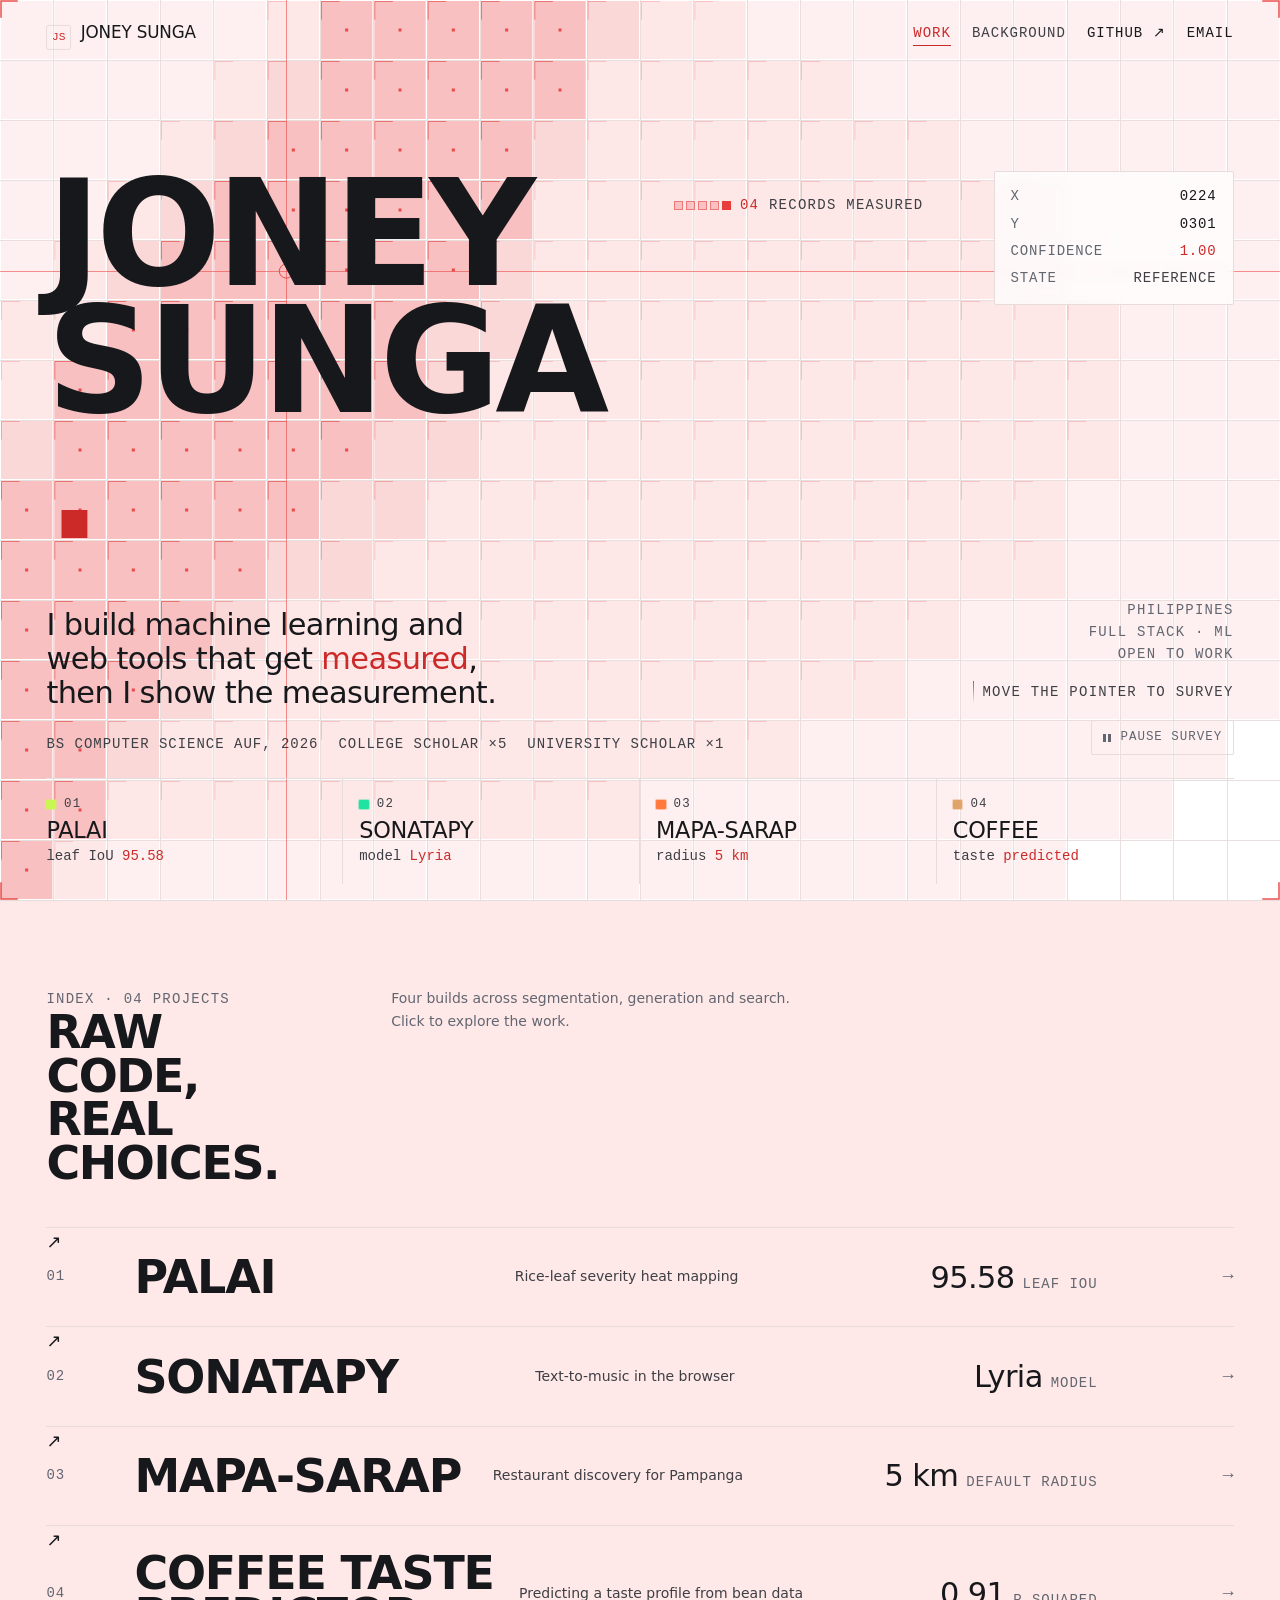
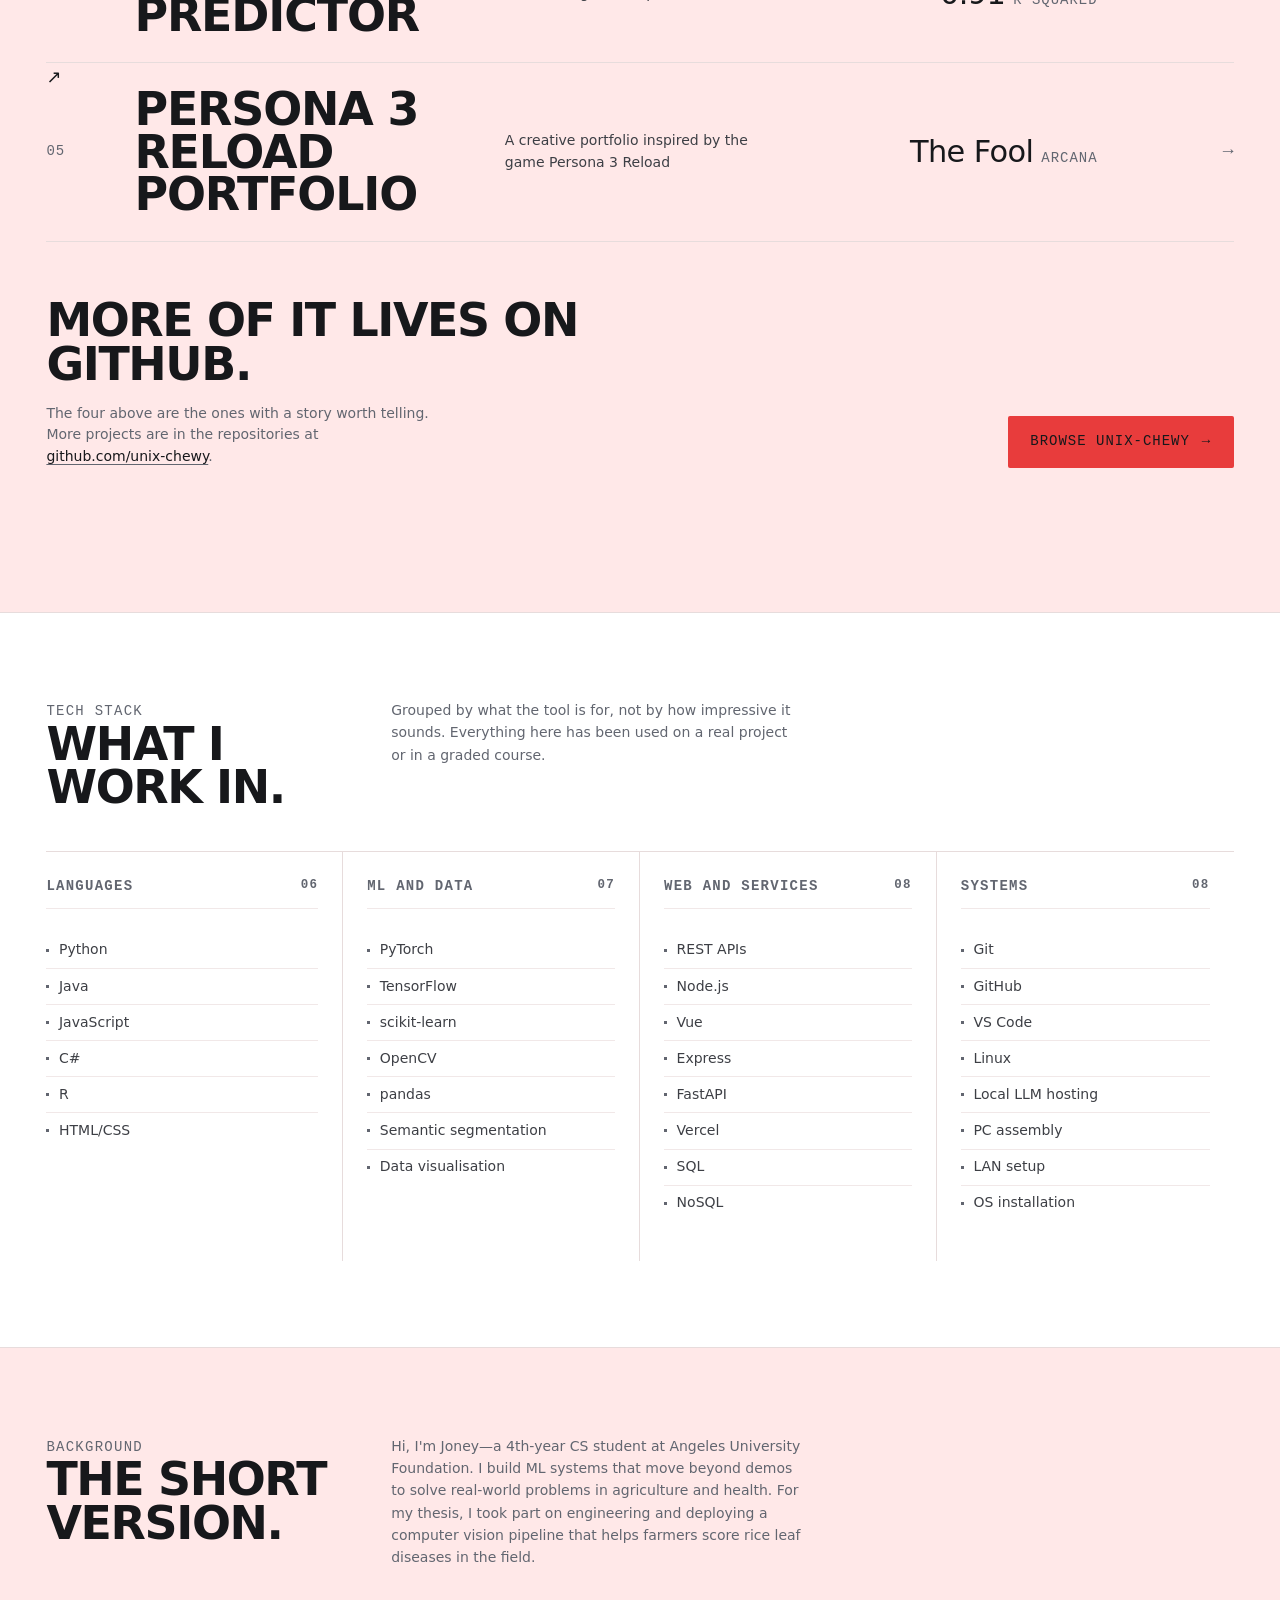
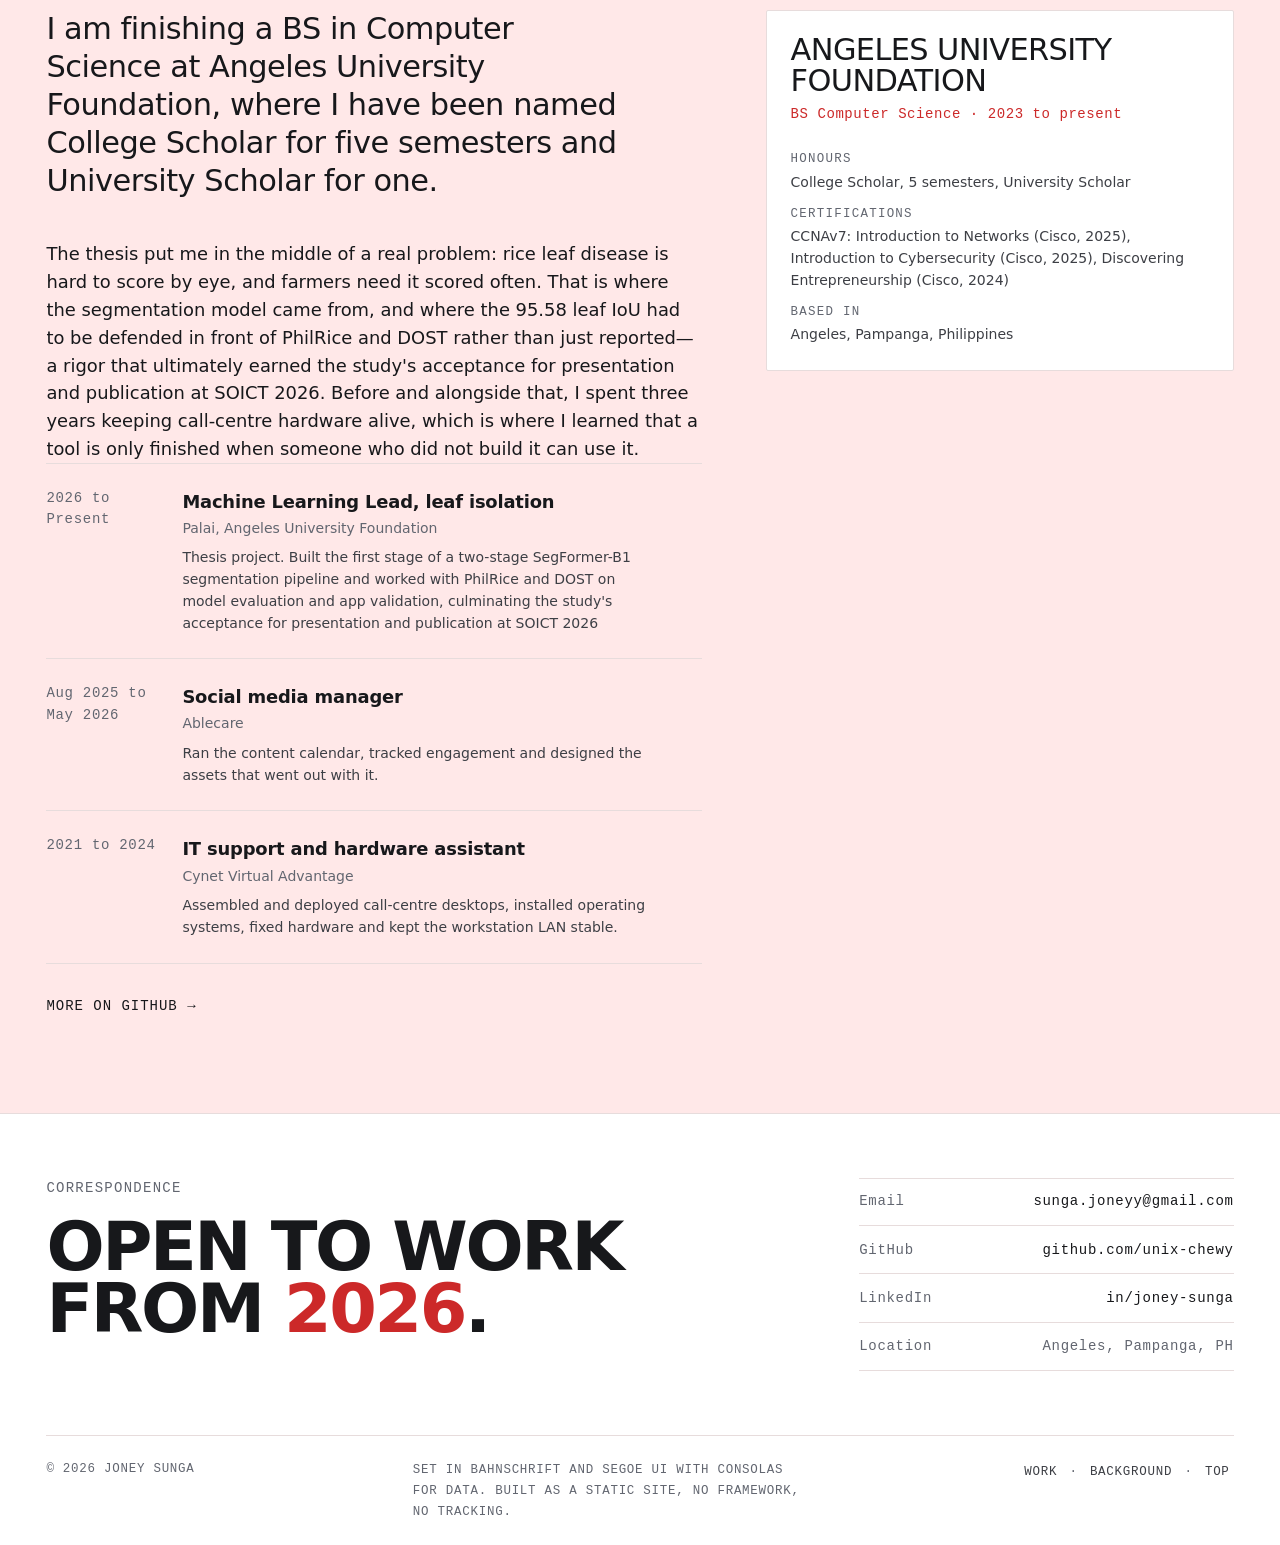
==== commit f12fd872: "Added creative portfolio from projects" ====
--- a/index.html
+++ b/index.html
@@ -173,6 +173,15 @@
           <span class="ledger__bar" aria-hidden="true"></span>
           <a class="ledger__link" href="https://github.com/unix-chewy/coffee_taste_predictor.git" rel="noopener" target="_blank"><span class="visually-hidden">Coffee Taste Predictor: Predicting a taste profile from bean data. Open the repository.</span><span class="ledger__ext" aria-hidden="true">&#8599;</span></a>
         </article>
+        <article class="ledger__row" style="--chip:	#51eefc;--conf:0.61" data-resolve>
+          <span class="ledger__num" aria-hidden="true">05</span>
+          <h3 class="ledger__name">Persona 3 Reload Portfolio</h3>
+          <p class="ledger__lede">A creative portfolio inspired by the game Persona 3 Reload</p>
+          <p class="ledger__metric"><b>The Fool</b><span>Arcana</span></p>
+          <span class="ledger__arrow" aria-hidden="true">&rarr;</span>
+          <span class="ledger__bar" aria-hidden="true"></span>
+          <a class="ledger__link" href="https://unix-chewy.github.io/p3r-portfolio/" rel="noopener" target="_blank"><span class="visually-hidden">Coffee Taste Predictor: Predicting a taste profile from bean data. Open the repository.</span><span class="ledger__ext" aria-hidden="true">&#8599;</span></a>
+        </article>
     </div>
 
     <div class="handoff">
